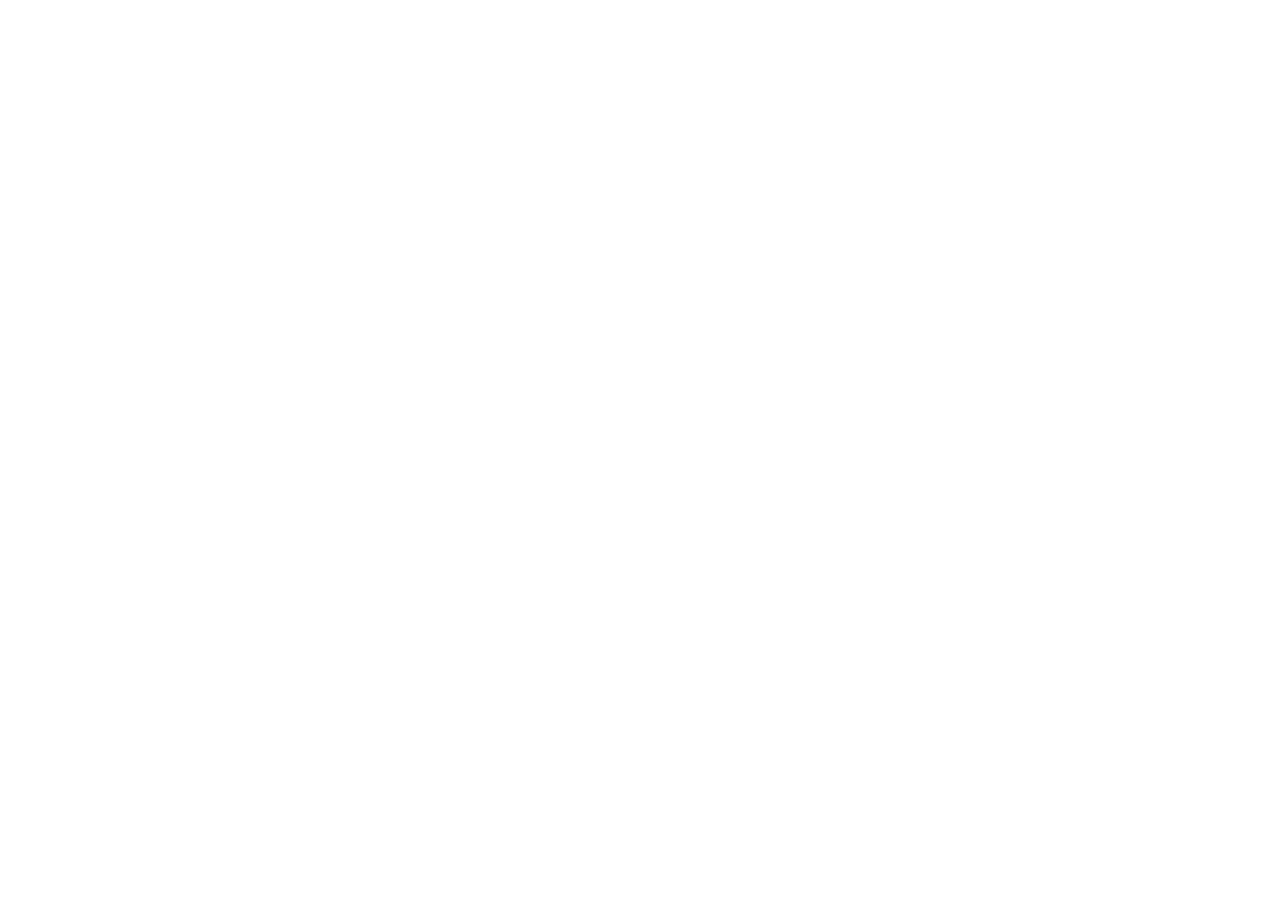
==== index.html @ 34dbae66 "提交" ====
<!DOCTYPE html>
<html lang="en">
<head>
    <meta charset="UTF-8">
    <meta name="viewport" content="width=device-width, initial-scale=1.0">
    <title>Document</title>
</head>
<body>
    
</body>
</html>
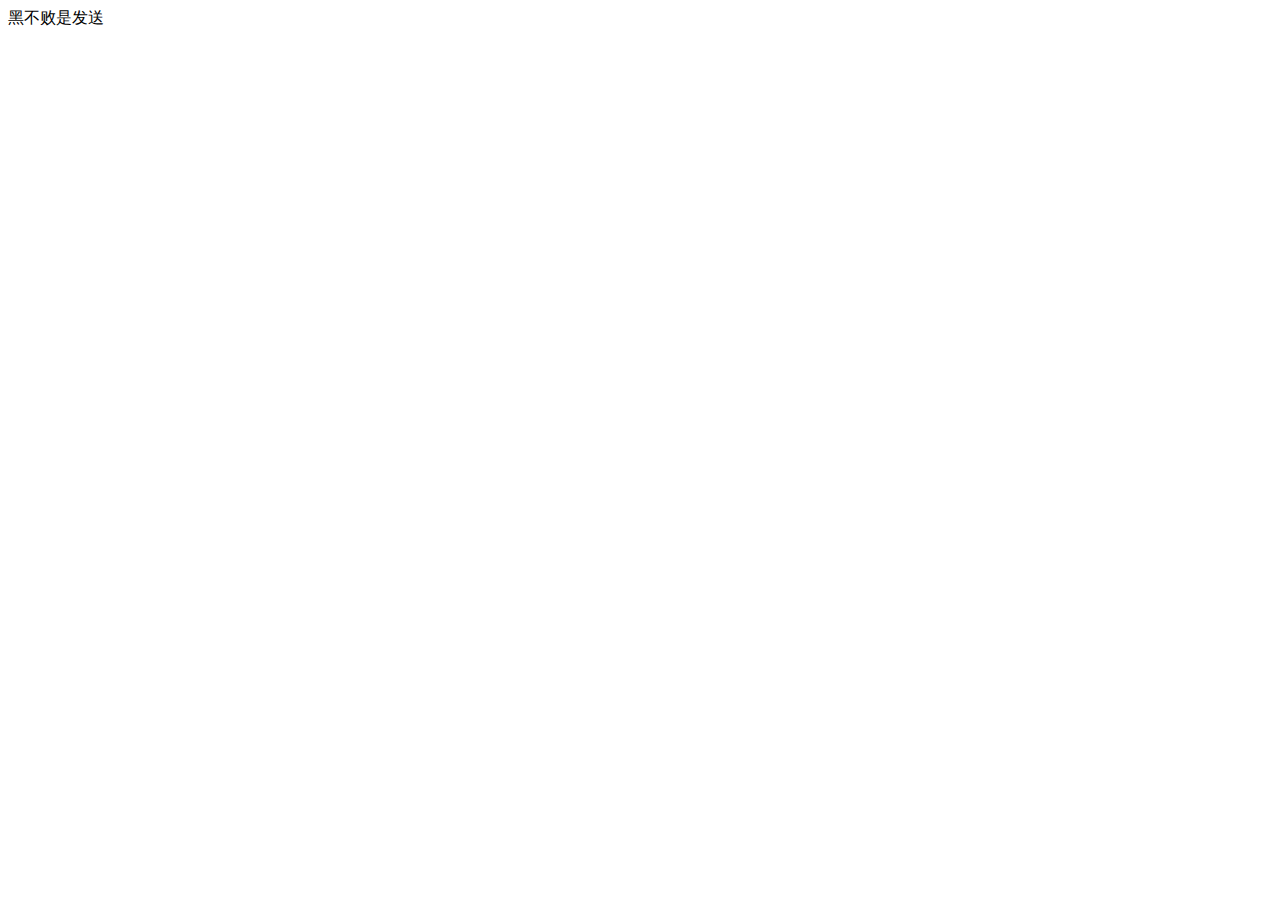
==== commit fc524032: "完成了登入页面" ====
--- a/index.html
+++ b/index.html
@@ -6,6 +6,5 @@
     <title>Document</title>
 </head>
 <body>
-    
-</body>
+    黑不败是发送
 </html>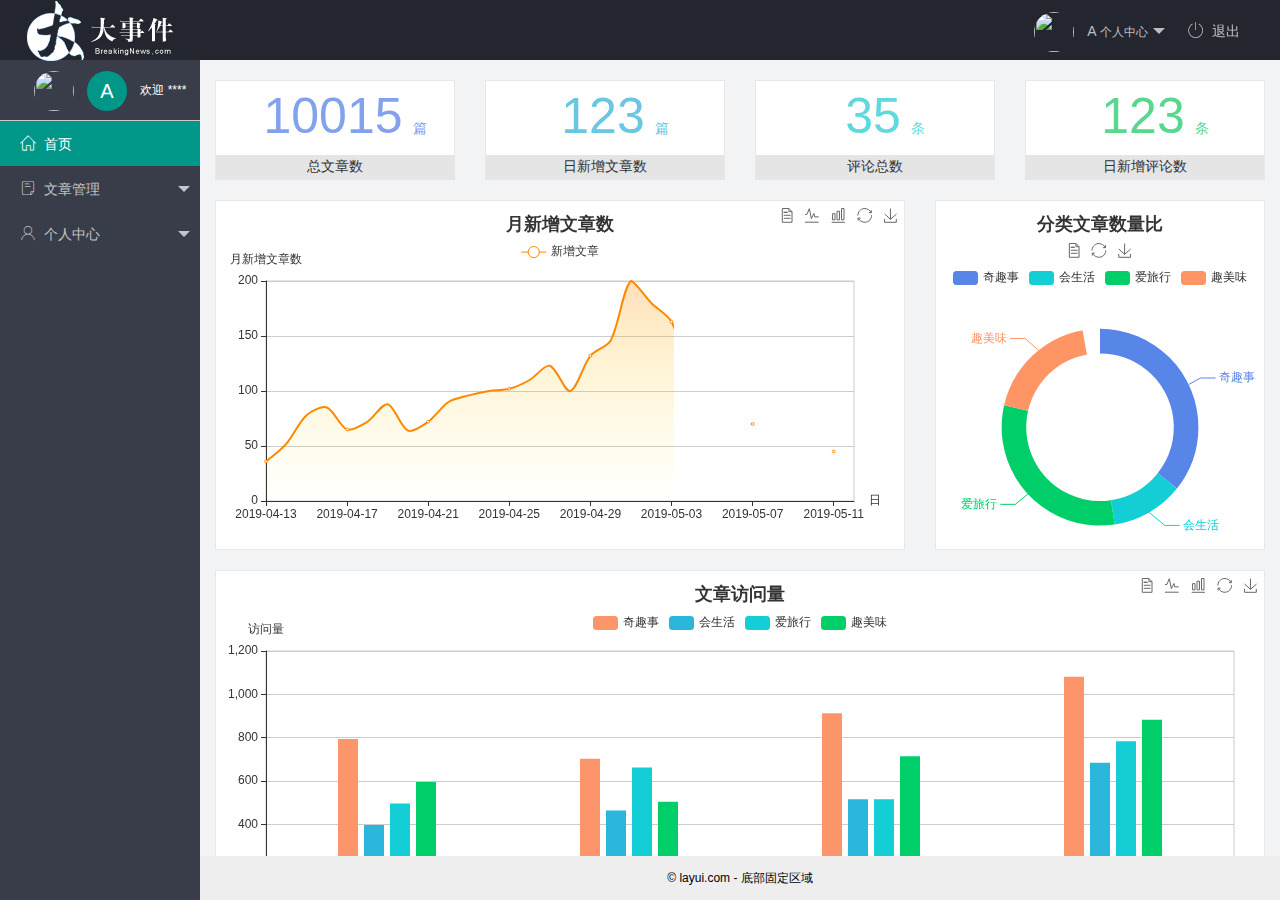
==== commit 85695292: "完成了index" ====
--- a/index.html
+++ b/index.html
@@ -1,10 +1,95 @@
 <!DOCTYPE html>
 <html lang="en">
+
 <head>
     <meta charset="UTF-8">
     <meta name="viewport" content="width=device-width, initial-scale=1.0">
-    <title>Document</title>
+    <title>后台主页</title>
+    <!-- 导入 layui 的样式表 -->
+    <link rel="stylesheet" href="/assets/lib/layui/css/layui.css" />
+    <link rel="stylesheet" href="/assets/fonts/iconfont.css" />
+    <link rel="stylesheet" href="/assets/css/index.css">
+
 </head>
-<body>
-    黑不败是发送
+
+<body class="layui-layout-body">
+    <div class="layui-layout layui-layout-admin">
+        <div class="layui-header">
+            <div class="layui-logo">
+                <img src="/assets/images/logo.png" alt="" />
+            </div>
+            <!-- 头部区域（可配合layui已有的水平导航） -->
+            <ul class="layui-nav layui-layout-right">
+                <li class="layui-nav-item">
+                    <a href="javascript:;"  class="userinfo">
+                        <img src="http://t.cn/RCzsdCq" class="layui-nav-img" />
+                        <span id="text-avatar">A</span>
+                        个人中心
+                    </a>
+                    <dl class="layui-nav-child">
+                        <dd><a href="">基本资料</a></dd>
+                        <dd><a href="">更换头像</a></dd>
+                        <dd><a href="">重置密码</a></dd>
+                    </dl>
+                </li>
+                <li class="layui-nav-item"><a href="javascript:;" id="btnLogout">
+                    <span class="iconfont icon-tuichu" ></span>退出</a></li>
+            </ul>
+        </div>
+
+        <div class="layui-side layui-bg-black">
+            <div class="layui-side-scroll">
+                <div class="userinfo">
+                    <img src="http://t.cn/RCzsdCq" class="layui-nav-img" />
+                   <span class="text-avatar">A</span>
+                   <span id="welcome">欢迎 ****</span>
+                </div>
+                <!-- 左侧导航区域（可配合layui已有的垂直导航） -->
+                <ul class="layui-nav layui-nav-tree" lay-shrink="all" >
+                    <li class="layui-nav-item layui-this"><a href="/home/dashboard.html" target="fm">
+                        <span class="iconfont icon-home"></span>首页</a></li>
+                    <li class="layui-nav-item ">
+                        <a class="" href="javascript:;">
+                            <span class="iconfont icon-16"></span>文章管理</a>
+                        <dl class="layui-nav-child">
+                            <dd><a href="javascript:;"><i class="layui-icon layui-icon-align-left"></i>文章类别</a></dd>
+                            <dd><a href="javascript:;"><i class="layui-icon layui-icon-align-left"></i>文章列表</a></dd>
+                            <dd><a href="javascript:;"><i class="layui-icon layui-icon-align-left"></i>发布文章</a></dd>             
+                        </dl>
+                    </li>
+                    <li class="layui-nav-item">
+                        <a href="javascript:;">
+                            <span class="iconfont icon-user"></span>个人中心</a>
+                        <dl class="layui-nav-child">
+                            <dd><a href="javascript:;"><i class="layui-icon layui-icon-align-left"></i>基本资料</a></dd>
+                            <dd><a href="javascript:;"><i class="layui-icon layui-icon-align-left"></i>更换头像</a></dd>
+                            <dd><a href="javascript:;"><i class="layui-icon layui-icon-align-left"></i>重置密码</a></dd>
+                        </dl>
+                    </li>
+                                
+                </ul>
+            </div>
+        </div>
+
+        <div class="layui-body">
+            <!-- 内容主体区域 -->
+            <iframe name="fm" src="/home/dashboard.html" frameborder="0"></iframe>
+            <div style="padding: 15px;">内容主体区域</div>
+        </div>
+
+        <div class="layui-footer">
+            <!-- 底部固定区域 -->
+            © layui.com - 底部固定区域
+        </div>
+    </div>
+    <!-- 导入 layui 的JS文件 -->
+    <script src="/assets/lib/layui/layui.all.js"></script>
+    <!-- 导入jq -->
+    <script src="/assets/lib/jquery.js"></script>
+    <!-- 导入自己封装的 baseAPI -->
+    <script src="/assets/js/baseAPI.js"></script>
+    <!-- 导入自己的js -->
+    <script src="/assets/js/index.js"></script>
+</body>
+
 </html>--- a/assets/lib/layui/css/layui.css
+++ b/assets/lib/layui/css/layui.css
@@ -0,0 +1,2 @@
+/** layui-v2.5.5 MIT License By https://www.layui.com */
+ .layui-inline,img{display:inline-block;vertical-align:middle}h1,h2,h3,h4,h5,h6{font-weight:400}.layui-edge,.layui-header,.layui-inline,.layui-main{position:relative}.layui-body,.layui-edge,.layui-elip{overflow:hidden}.layui-btn,.layui-edge,.layui-inline,img{vertical-align:middle}.layui-btn,.layui-disabled,.layui-icon,.layui-unselect{-moz-user-select:none;-webkit-user-select:none;-ms-user-select:none}.layui-elip,.layui-form-checkbox span,.layui-form-pane .layui-form-label{text-overflow:ellipsis;white-space:nowrap}.layui-breadcrumb,.layui-tree-btnGroup{visibility:hidden}blockquote,body,button,dd,div,dl,dt,form,h1,h2,h3,h4,h5,h6,input,li,ol,p,pre,td,textarea,th,ul{margin:0;padding:0;-webkit-tap-highlight-color:rgba(0,0,0,0)}a:active,a:hover{outline:0}img{border:none}li{list-style:none}table{border-collapse:collapse;border-spacing:0}h4,h5,h6{font-size:100%}button,input,optgroup,option,select,textarea{font-family:inherit;font-size:inherit;font-style:inherit;font-weight:inherit;outline:0}pre{white-space:pre-wrap;white-space:-moz-pre-wrap;white-space:-pre-wrap;white-space:-o-pre-wrap;word-wrap:break-word}body{line-height:24px;font:14px Helvetica Neue,Helvetica,PingFang SC,Tahoma,Arial,sans-serif}hr{height:1px;margin:10px 0;border:0;clear:both}a{color:#333;text-decoration:none}a:hover{color:#777}a cite{font-style:normal;*cursor:pointer}.layui-border-box,.layui-border-box *{box-sizing:border-box}.layui-box,.layui-box *{box-sizing:content-box}.layui-clear{clear:both;*zoom:1}.layui-clear:after{content:'\20';clear:both;*zoom:1;display:block;height:0}.layui-inline{*display:inline;*zoom:1}.layui-edge{display:inline-block;width:0;height:0;border-width:6px;border-style:dashed;border-color:transparent}.layui-edge-top{top:-4px;border-bottom-color:#999;border-bottom-style:solid}.layui-edge-right{border-left-color:#999;border-left-style:solid}.layui-edge-bottom{top:2px;border-top-color:#999;border-top-style:solid}.layui-edge-left{border-right-color:#999;border-right-style:solid}.layui-disabled,.layui-disabled:hover{color:#d2d2d2!important;cursor:not-allowed!important}.layui-circle{border-radius:100%}.layui-show{display:block!important}.layui-hide{display:none!important}@font-face{font-family:layui-icon;src:url(../font/iconfont.eot?v=250);src:url(../font/iconfont.eot?v=250#iefix) format('embedded-opentype'),url(../font/iconfont.woff2?v=250) format('woff2'),url(../font/iconfont.woff?v=250) format('woff'),url(../font/iconfont.ttf?v=250) format('truetype'),url(../font/iconfont.svg?v=250#layui-icon) format('svg')}.layui-icon{font-family:layui-icon!important;font-size:16px;font-style:normal;-webkit-font-smoothing:antialiased;-moz-osx-font-smoothing:grayscale}.layui-icon-reply-fill:before{content:"\e611"}.layui-icon-set-fill:before{content:"\e614"}.layui-icon-menu-fill:before{content:"\e60f"}.layui-icon-search:before{content:"\e615"}.layui-icon-share:before{content:"\e641"}.layui-icon-set-sm:before{content:"\e620"}.layui-icon-engine:before{content:"\e628"}.layui-icon-close:before{content:"\1006"}.layui-icon-close-fill:before{content:"\1007"}.layui-icon-chart-screen:before{content:"\e629"}.layui-icon-star:before{content:"\e600"}.layui-icon-circle-dot:before{content:"\e617"}.layui-icon-chat:before{content:"\e606"}.layui-icon-release:before{content:"\e609"}.layui-icon-list:before{content:"\e60a"}.layui-icon-chart:before{content:"\e62c"}.layui-icon-ok-circle:before{content:"\1005"}.layui-icon-layim-theme:before{content:"\e61b"}.layui-icon-table:before{content:"\e62d"}.layui-icon-right:before{content:"\e602"}.layui-icon-left:before{content:"\e603"}.layui-icon-cart-simple:before{content:"\e698"}.layui-icon-face-cry:before{content:"\e69c"}.layui-icon-face-smile:before{content:"\e6af"}.layui-icon-survey:before{content:"\e6b2"}.layui-icon-tree:before{content:"\e62e"}.layui-icon-upload-circle:before{content:"\e62f"}.layui-icon-add-circle:before{content:"\e61f"}.layui-icon-download-circle:before{content:"\e601"}.layui-icon-templeate-1:before{content:"\e630"}.layui-icon-util:before{content:"\e631"}.layui-icon-face-surprised:before{content:"\e664"}.layui-icon-edit:before{content:"\e642"}.layui-icon-speaker:before{content:"\e645"}.layui-icon-down:before{content:"\e61a"}.layui-icon-file:before{content:"\e621"}.layui-icon-layouts:before{content:"\e632"}.layui-icon-rate-half:before{content:"\e6c9"}.layui-icon-add-circle-fine:before{content:"\e608"}.layui-icon-prev-circle:before{content:"\e633"}.layui-icon-read:before{content:"\e705"}.layui-icon-404:before{content:"\e61c"}.layui-icon-carousel:before{content:"\e634"}.layui-icon-help:before{content:"\e607"}.layui-icon-code-circle:before{content:"\e635"}.layui-icon-water:before{content:"\e636"}.layui-icon-username:before{content:"\e66f"}.layui-icon-find-fill:before{content:"\e670"}.layui-icon-about:before{content:"\e60b"}.layui-icon-location:before{content:"\e715"}.layui-icon-up:before{content:"\e619"}.layui-icon-pause:before{content:"\e651"}.layui-icon-date:before{content:"\e637"}.layui-icon-layim-uploadfile:before{content:"\e61d"}.layui-icon-delete:before{content:"\e640"}.layui-icon-play:before{content:"\e652"}.layui-icon-top:before{content:"\e604"}.layui-icon-friends:before{content:"\e612"}.layui-icon-refresh-3:before{content:"\e9aa"}.layui-icon-ok:before{content:"\e605"}.layui-icon-layer:before{content:"\e638"}.layui-icon-face-smile-fine:before{content:"\e60c"}.layui-icon-dollar:before{content:"\e659"}.layui-icon-group:before{content:"\e613"}.layui-icon-layim-download:before{content:"\e61e"}.layui-icon-picture-fine:before{content:"\e60d"}.layui-icon-link:before{content:"\e64c"}.layui-icon-diamond:before{content:"\e735"}.layui-icon-log:before{content:"\e60e"}.layui-icon-rate-solid:before{content:"\e67a"}.layui-icon-fonts-del:before{content:"\e64f"}.layui-icon-unlink:before{content:"\e64d"}.layui-icon-fonts-clear:before{content:"\e639"}.layui-icon-triangle-r:before{content:"\e623"}.layui-icon-circle:before{content:"\e63f"}.layui-icon-radio:before{content:"\e643"}.layui-icon-align-center:before{content:"\e647"}.layui-icon-align-right:before{content:"\e648"}.layui-icon-align-left:before{content:"\e649"}.layui-icon-loading-1:before{content:"\e63e"}.layui-icon-return:before{content:"\e65c"}.layui-icon-fonts-strong:before{content:"\e62b"}.layui-icon-upload:before{content:"\e67c"}.layui-icon-dialogue:before{content:"\e63a"}.layui-icon-video:before{content:"\e6ed"}.layui-icon-headset:before{content:"\e6fc"}.layui-icon-cellphone-fine:before{content:"\e63b"}.layui-icon-add-1:before{content:"\e654"}.layui-icon-face-smile-b:before{content:"\e650"}.layui-icon-fonts-html:before{content:"\e64b"}.layui-icon-form:before{content:"\e63c"}.layui-icon-cart:before{content:"\e657"}.layui-icon-camera-fill:before{content:"\e65d"}.layui-icon-tabs:before{content:"\e62a"}.layui-icon-fonts-code:before{content:"\e64e"}.layui-icon-fire:before{content:"\e756"}.layui-icon-set:before{content:"\e716"}.layui-icon-fonts-u:before{content:"\e646"}.layui-icon-triangle-d:before{content:"\e625"}.layui-icon-tips:before{content:"\e702"}.layui-icon-picture:before{content:"\e64a"}.layui-icon-more-vertical:before{content:"\e671"}.layui-icon-flag:before{content:"\e66c"}.layui-icon-loading:before{content:"\e63d"}.layui-icon-fonts-i:before{content:"\e644"}.layui-icon-refresh-1:before{content:"\e666"}.layui-icon-rmb:before{content:"\e65e"}.layui-icon-home:before{content:"\e68e"}.layui-icon-user:before{content:"\e770"}.layui-icon-notice:before{content:"\e667"}.layui-icon-login-weibo:before{content:"\e675"}.layui-icon-voice:before{content:"\e688"}.layui-icon-upload-drag:before{content:"\e681"}.layui-icon-login-qq:before{content:"\e676"}.layui-icon-snowflake:before{content:"\e6b1"}.layui-icon-file-b:before{content:"\e655"}.layui-icon-template:before{content:"\e663"}.layui-icon-auz:before{content:"\e672"}.layui-icon-console:before{content:"\e665"}.layui-icon-app:before{content:"\e653"}.layui-icon-prev:before{content:"\e65a"}.layui-icon-website:before{content:"\e7ae"}.layui-icon-next:before{content:"\e65b"}.layui-icon-component:before{content:"\e857"}.layui-icon-more:before{content:"\e65f"}.layui-icon-login-wechat:before{content:"\e677"}.layui-icon-shrink-right:before{content:"\e668"}.layui-icon-spread-left:before{content:"\e66b"}.layui-icon-camera:before{content:"\e660"}.layui-icon-note:before{content:"\e66e"}.layui-icon-refresh:before{content:"\e669"}.layui-icon-female:before{content:"\e661"}.layui-icon-male:before{content:"\e662"}.layui-icon-password:before{content:"\e673"}.layui-icon-senior:before{content:"\e674"}.layui-icon-theme:before{content:"\e66a"}.layui-icon-tread:before{content:"\e6c5"}.layui-icon-praise:before{content:"\e6c6"}.layui-icon-star-fill:before{content:"\e658"}.layui-icon-rate:before{content:"\e67b"}.layui-icon-template-1:before{content:"\e656"}.layui-icon-vercode:before{content:"\e679"}.layui-icon-cellphone:before{content:"\e678"}.layui-icon-screen-full:before{content:"\e622"}.layui-icon-screen-restore:before{content:"\e758"}.layui-icon-cols:before{content:"\e610"}.layui-icon-export:before{content:"\e67d"}.layui-icon-print:before{content:"\e66d"}.layui-icon-slider:before{content:"\e714"}.layui-icon-addition:before{content:"\e624"}.layui-icon-subtraction:before{content:"\e67e"}.layui-icon-service:before{content:"\e626"}.layui-icon-transfer:before{content:"\e691"}.layui-main{width:1140px;margin:0 auto}.layui-header{z-index:1000;height:60px}.layui-header a:hover{transition:all .5s;-webkit-transition:all .5s}.layui-side{position:fixed;left:0;top:0;bottom:0;z-index:999;width:200px;overflow-x:hidden}.layui-side-scroll{position:relative;width:220px;height:100%;overflow-x:hidden}.layui-body{position:absolute;left:200px;right:0;top:0;bottom:0;z-index:998;width:auto;overflow-y:auto;box-sizing:border-box}.layui-layout-body{overflow:hidden}.layui-layout-admin .layui-header{background-color:#23262E}.layui-layout-admin .layui-side{top:60px;width:200px;overflow-x:hidden}.layui-layout-admin .layui-body{position:fixed;top:60px;bottom:44px}.layui-layout-admin .layui-main{width:auto;margin:0 15px}.layui-layout-admin .layui-footer{position:fixed;left:200px;right:0;bottom:0;height:44px;line-height:44px;padding:0 15px;background-color:#eee}.layui-layout-admin .layui-logo{position:absolute;left:0;top:0;width:200px;height:100%;line-height:60px;text-align:center;color:#009688;font-size:16px}.layui-layout-admin .layui-header .layui-nav{background:0 0}.layui-layout-left{position:absolute!important;left:200px;top:0}.layui-layout-right{position:absolute!important;right:0;top:0}.layui-container{position:relative;margin:0 auto;padding:0 15px;box-sizing:border-box}.layui-fluid{position:relative;margin:0 auto;padding:0 15px}.layui-row:after,.layui-row:before{content:'';display:block;clear:both}.layui-col-lg1,.layui-col-lg10,.layui-col-lg11,.layui-col-lg12,.layui-col-lg2,.layui-col-lg3,.layui-col-lg4,.layui-col-lg5,.layui-col-lg6,.layui-col-lg7,.layui-col-lg8,.layui-col-lg9,.layui-col-md1,.layui-col-md10,.layui-col-md11,.layui-col-md12,.layui-col-md2,.layui-col-md3,.layui-col-md4,.layui-col-md5,.layui-col-md6,.layui-col-md7,.layui-col-md8,.layui-col-md9,.layui-col-sm1,.layui-col-sm10,.layui-col-sm11,.layui-col-sm12,.layui-col-sm2,.layui-col-sm3,.layui-col-sm4,.layui-col-sm5,.layui-col-sm6,.layui-col-sm7,.layui-col-sm8,.layui-col-sm9,.layui-col-xs1,.layui-col-xs10,.layui-col-xs11,.layui-col-xs12,.layui-col-xs2,.layui-col-xs3,.layui-col-xs4,.layui-col-xs5,.layui-col-xs6,.layui-col-xs7,.layui-col-xs8,.layui-col-xs9{position:relative;display:block;box-sizing:border-box}.layui-col-xs1,.layui-col-xs10,.layui-col-xs11,.layui-col-xs12,.layui-col-xs2,.layui-col-xs3,.layui-col-xs4,.layui-col-xs5,.layui-col-xs6,.layui-col-xs7,.layui-col-xs8,.layui-col-xs9{float:left}.layui-col-xs1{width:8.33333333%}.layui-col-xs2{width:16.66666667%}.layui-col-xs3{width:25%}.layui-col-xs4{width:33.33333333%}.layui-col-xs5{width:41.66666667%}.layui-col-xs6{width:50%}.layui-col-xs7{width:58.33333333%}.layui-col-xs8{width:66.66666667%}.layui-col-xs9{width:75%}.layui-col-xs10{width:83.33333333%}.layui-col-xs11{width:91.66666667%}.layui-col-xs12{width:100%}.layui-col-xs-offset1{margin-left:8.33333333%}.layui-col-xs-offset2{margin-left:16.66666667%}.layui-col-xs-offset3{margin-left:25%}.layui-col-xs-offset4{margin-left:33.33333333%}.layui-col-xs-offset5{margin-left:41.66666667%}.layui-col-xs-offset6{margin-left:50%}.layui-col-xs-offset7{margin-left:58.33333333%}.layui-col-xs-offset8{margin-left:66.66666667%}.layui-col-xs-offset9{margin-left:75%}.layui-col-xs-offset10{margin-left:83.33333333%}.layui-col-xs-offset11{margin-left:91.66666667%}.layui-col-xs-offset12{margin-left:100%}@media screen and (max-width:768px){.layui-hide-xs{display:none!important}.layui-show-xs-block{display:block!important}.layui-show-xs-inline{display:inline!important}.layui-show-xs-inline-block{display:inline-block!important}}@media screen and (min-width:768px){.layui-container{width:750px}.layui-hide-sm{display:none!important}.layui-show-sm-block{display:block!important}.layui-show-sm-inline{display:inline!important}.layui-show-sm-inline-block{display:inline-block!important}.layui-col-sm1,.layui-col-sm10,.layui-col-sm11,.layui-col-sm12,.layui-col-sm2,.layui-col-sm3,.layui-col-sm4,.layui-col-sm5,.layui-col-sm6,.layui-col-sm7,.layui-col-sm8,.layui-col-sm9{float:left}.layui-col-sm1{width:8.33333333%}.layui-col-sm2{width:16.66666667%}.layui-col-sm3{width:25%}.layui-col-sm4{width:33.33333333%}.layui-col-sm5{width:41.66666667%}.layui-col-sm6{width:50%}.layui-col-sm7{width:58.33333333%}.layui-col-sm8{width:66.66666667%}.layui-col-sm9{width:75%}.layui-col-sm10{width:83.33333333%}.layui-col-sm11{width:91.66666667%}.layui-col-sm12{width:100%}.layui-col-sm-offset1{margin-left:8.33333333%}.layui-col-sm-offset2{margin-left:16.66666667%}.layui-col-sm-offset3{margin-left:25%}.layui-col-sm-offset4{margin-left:33.33333333%}.layui-col-sm-offset5{margin-left:41.66666667%}.layui-col-sm-offset6{margin-left:50%}.layui-col-sm-offset7{margin-left:58.33333333%}.layui-col-sm-offset8{margin-left:66.66666667%}.layui-col-sm-offset9{margin-left:75%}.layui-col-sm-offset10{margin-left:83.33333333%}.layui-col-sm-offset11{margin-left:91.66666667%}.layui-col-sm-offset12{margin-left:100%}}@media screen and (min-width:992px){.layui-container{width:970px}.layui-hide-md{display:none!important}.layui-show-md-block{display:block!important}.layui-show-md-inline{display:inline!important}.layui-show-md-inline-block{display:inline-block!important}.layui-col-md1,.layui-col-md10,.layui-col-md11,.layui-col-md12,.layui-col-md2,.layui-col-md3,.layui-col-md4,.layui-col-md5,.layui-col-md6,.layui-col-md7,.layui-col-md8,.layui-col-md9{float:left}.layui-col-md1{width:8.33333333%}.layui-col-md2{width:16.66666667%}.layui-col-md3{width:25%}.layui-col-md4{width:33.33333333%}.layui-col-md5{width:41.66666667%}.layui-col-md6{width:50%}.layui-col-md7{width:58.33333333%}.layui-col-md8{width:66.66666667%}.layui-col-md9{width:75%}.layui-col-md10{width:83.33333333%}.layui-col-md11{width:91.66666667%}.layui-col-md12{width:100%}.layui-col-md-offset1{margin-left:8.33333333%}.layui-col-md-offset2{margin-left:16.66666667%}.layui-col-md-offset3{margin-left:25%}.layui-col-md-offset4{margin-left:33.33333333%}.layui-col-md-offset5{margin-left:41.66666667%}.layui-col-md-offset6{margin-left:50%}.layui-col-md-offset7{margin-left:58.33333333%}.layui-col-md-offset8{margin-left:66.66666667%}.layui-col-md-offset9{margin-left:75%}.layui-col-md-offset10{margin-left:83.33333333%}.layui-col-md-offset11{margin-left:91.66666667%}.layui-col-md-offset12{margin-left:100%}}@media screen and (min-width:1200px){.layui-container{width:1170px}.layui-hide-lg{display:none!important}.layui-show-lg-block{display:block!important}.layui-show-lg-inline{display:inline!important}.layui-show-lg-inline-block{display:inline-block!important}.layui-col-lg1,.layui-col-lg10,.layui-col-lg11,.layui-col-lg12,.layui-col-lg2,.layui-col-lg3,.layui-col-lg4,.layui-col-lg5,.layui-col-lg6,.layui-col-lg7,.layui-col-lg8,.layui-col-lg9{float:left}.layui-col-lg1{width:8.33333333%}.layui-col-lg2{width:16.66666667%}.layui-col-lg3{width:25%}.layui-col-lg4{width:33.33333333%}.layui-col-lg5{width:41.66666667%}.layui-col-lg6{width:50%}.layui-col-lg7{width:58.33333333%}.layui-col-lg8{width:66.66666667%}.layui-col-lg9{width:75%}.layui-col-lg10{width:83.33333333%}.layui-col-lg11{width:91.66666667%}.layui-col-lg12{width:100%}.layui-col-lg-offset1{margin-left:8.33333333%}.layui-col-lg-offset2{margin-left:16.66666667%}.layui-col-lg-offset3{margin-left:25%}.layui-col-lg-offset4{margin-left:33.33333333%}.layui-col-lg-offset5{margin-left:41.66666667%}.layui-col-lg-offset6{margin-left:50%}.layui-col-lg-offset7{margin-left:58.33333333%}.layui-col-lg-offset8{margin-left:66.66666667%}.layui-col-lg-offset9{margin-left:75%}.layui-col-lg-offset10{margin-left:83.33333333%}.layui-col-lg-offset11{margin-left:91.66666667%}.layui-col-lg-offset12{margin-left:100%}}.layui-col-space1{margin:-.5px}.layui-col-space1>*{padding:.5px}.layui-col-space3{margin:-1.5px}.layui-col-space3>*{padding:1.5px}.layui-col-space5{margin:-2.5px}.layui-col-space5>*{padding:2.5px}.layui-col-space8{margin:-3.5px}.layui-col-space8>*{padding:3.5px}.layui-col-space10{margin:-5px}.layui-col-space10>*{padding:5px}.layui-col-space12{margin:-6px}.layui-col-space12>*{padding:6px}.layui-col-space15{margin:-7.5px}.layui-col-space15>*{padding:7.5px}.layui-col-space18{margin:-9px}.layui-col-space18>*{padding:9px}.layui-col-space20{margin:-10px}.layui-col-space20>*{padding:10px}.layui-col-space22{margin:-11px}.layui-col-space22>*{padding:11px}.layui-col-space25{margin:-12.5px}.layui-col-space25>*{padding:12.5px}.layui-col-space30{margin:-15px}.layui-col-space30>*{padding:15px}.layui-btn,.layui-input,.layui-select,.layui-textarea,.layui-upload-button{outline:0;-webkit-appearance:none;transition:all .3s;-webkit-transition:all .3s;box-sizing:border-box}.layui-elem-quote{margin-bottom:10px;padding:15px;line-height:22px;border-left:5px solid #009688;border-radius:0 2px 2px 0;background-color:#f2f2f2}.layui-quote-nm{border-style:solid;border-width:1px 1px 1px 5px;background:0 0}.layui-elem-field{margin-bottom:10px;padding:0;border-width:1px;border-style:solid}.layui-elem-field legend{margin-left:20px;padding:0 10px;font-size:20px;font-weight:300}.layui-field-title{margin:10px 0 20px;border-width:1px 0 0}.layui-field-box{padding:10px 15px}.layui-field-title .layui-field-box{padding:10px 0}.layui-progress{position:relative;height:6px;border-radius:20px;background-color:#e2e2e2}.layui-progress-bar{position:absolute;left:0;top:0;width:0;max-width:100%;height:6px;border-radius:20px;text-align:right;background-color:#5FB878;transition:all .3s;-webkit-transition:all .3s}.layui-progress-big,.layui-progress-big .layui-progress-bar{height:18px;line-height:18px}.layui-progress-text{position:relative;top:-20px;line-height:18px;font-size:12px;color:#666}.layui-progress-big .layui-progress-text{position:static;padding:0 10px;color:#fff}.layui-collapse{border-width:1px;border-style:solid;border-radius:2px}.layui-colla-content,.layui-colla-item{border-top-width:1px;border-top-style:solid}.layui-colla-item:first-child{border-top:none}.layui-colla-title{position:relative;height:42px;line-height:42px;padding:0 15px 0 35px;color:#333;background-color:#f2f2f2;cursor:pointer;font-size:14px;overflow:hidden}.layui-colla-content{display:none;padding:10px 15px;line-height:22px;color:#666}.layui-colla-icon{position:absolute;left:15px;top:0;font-size:14px}.layui-card{margin-bottom:15px;border-radius:2px;background-color:#fff;box-shadow:0 1px 2px 0 rgba(0,0,0,.05)}.layui-card:last-child{margin-bottom:0}.layui-card-header{position:relative;height:42px;line-height:42px;padding:0 15px;border-bottom:1px solid #f6f6f6;color:#333;border-radius:2px 2px 0 0;font-size:14px}.layui-bg-black,.layui-bg-blue,.layui-bg-cyan,.layui-bg-green,.layui-bg-orange,.layui-bg-red{color:#fff!important}.layui-card-body{position:relative;padding:10px 15px;line-height:24px}.layui-card-body[pad15]{padding:15px}.layui-card-body[pad20]{padding:20px}.layui-card-body .layui-table{margin:5px 0}.layui-card .layui-tab{margin:0}.layui-panel-window{position:relative;padding:15px;border-radius:0;border-top:5px solid #E6E6E6;background-color:#fff}.layui-auxiliar-moving{position:fixed;left:0;right:0;top:0;bottom:0;width:100%;height:100%;background:0 0;z-index:9999999999}.layui-form-label,.layui-form-mid,.layui-form-select,.layui-input-block,.layui-input-inline,.layui-textarea{position:relative}.layui-bg-red{background-color:#FF5722!important}.layui-bg-orange{background-color:#FFB800!important}.layui-bg-green{background-color:#009688!important}.layui-bg-cyan{background-color:#2F4056!important}.layui-bg-blue{background-color:#1E9FFF!important}.layui-bg-black{background-color:#393D49!important}.layui-bg-gray{background-color:#eee!important;color:#666!important}.layui-badge-rim,.layui-colla-content,.layui-colla-item,.layui-collapse,.layui-elem-field,.layui-form-pane .layui-form-item[pane],.layui-form-pane .layui-form-label,.layui-input,.layui-layedit,.layui-layedit-tool,.layui-quote-nm,.layui-select,.layui-tab-bar,.layui-tab-card,.layui-tab-title,.layui-tab-title .layui-this:after,.layui-textarea{border-color:#e6e6e6}.layui-timeline-item:before,hr{background-color:#e6e6e6}.layui-text{line-height:22px;font-size:14px;color:#666}.layui-text h1,.layui-text h2,.layui-text h3{font-weight:500;color:#333}.layui-text h1{font-size:30px}.layui-text h2{font-size:24px}.layui-text h3{font-size:18px}.layui-text a:not(.layui-btn){color:#01AAED}.layui-text a:not(.layui-btn):hover{text-decoration:underline}.layui-text ul{padding:5px 0 5px 15px}.layui-text ul li{margin-top:5px;list-style-type:disc}.layui-text em,.layui-word-aux{color:#999!important;padding:0 5px!important}.layui-btn{display:inline-block;height:38px;line-height:38px;padding:0 18px;background-color:#009688;color:#fff;white-space:nowrap;text-align:center;font-size:14px;border:none;border-radius:2px;cursor:pointer}.layui-btn:hover{opacity:.8;filter:alpha(opacity=80);color:#fff}.layui-btn:active{opacity:1;filter:alpha(opacity=100)}.layui-btn+.layui-btn{margin-left:10px}.layui-btn-container{font-size:0}.layui-btn-container .layui-btn{margin-right:10px;margin-bottom:10px}.layui-btn-container .layui-btn+.layui-btn{margin-left:0}.layui-table .layui-btn-container .layui-btn{margin-bottom:9px}.layui-btn-radius{border-radius:100px}.layui-btn .layui-icon{margin-right:3px;font-size:18px;vertical-align:bottom;vertical-align:middle\9}.layui-btn-primary{border:1px solid #C9C9C9;background-color:#fff;color:#555}.layui-btn-primary:hover{border-color:#009688;color:#333}.layui-btn-normal{background-color:#1E9FFF}.layui-btn-warm{background-color:#FFB800}.layui-btn-danger{background-color:#FF5722}.layui-btn-checked{background-color:#5FB878}.layui-btn-disabled,.layui-btn-disabled:active,.layui-btn-disabled:hover{border:1px solid #e6e6e6;background-color:#FBFBFB;color:#C9C9C9;cursor:not-allowed;opacity:1}.layui-btn-lg{height:44px;line-height:44px;padding:0 25px;font-size:16px}.layui-btn-sm{height:30px;line-height:30px;padding:0 10px;font-size:12px}.layui-btn-sm i{font-size:16px!important}.layui-btn-xs{height:22px;line-height:22px;padding:0 5px;font-size:12px}.layui-btn-xs i{font-size:14px!important}.layui-btn-group{display:inline-block;vertical-align:middle;font-size:0}.layui-btn-group .layui-btn{margin-left:0!important;margin-right:0!important;border-left:1px solid rgba(255,255,255,.5);border-radius:0}.layui-btn-group .layui-btn-primary{border-left:none}.layui-btn-group .layui-btn-primary:hover{border-color:#C9C9C9;color:#009688}.layui-btn-group .layui-btn:first-child{border-left:none;border-radius:2px 0 0 2px}.layui-btn-group .layui-btn-primary:first-child{border-left:1px solid #c9c9c9}.layui-btn-group .layui-btn:last-child{border-radius:0 2px 2px 0}.layui-btn-group .layui-btn+.layui-btn{margin-left:0}.layui-btn-group+.layui-btn-group{margin-left:10px}.layui-btn-fluid{width:100%}.layui-input,.layui-select,.layui-textarea{height:38px;line-height:1.3;line-height:38px\9;border-width:1px;border-style:solid;background-color:#fff;border-radius:2px}.layui-input::-webkit-input-placeholder,.layui-select::-webkit-input-placeholder,.layui-textarea::-webkit-input-placeholder{line-height:1.3}.layui-input,.layui-textarea{display:block;width:100%;padding-left:10px}.layui-input:hover,.layui-textarea:hover{border-color:#D2D2D2!important}.layui-input:focus,.layui-textarea:focus{border-color:#C9C9C9!important}.layui-textarea{min-height:100px;height:auto;line-height:20px;padding:6px 10px;resize:vertical}.layui-select{padding:0 10px}.layui-form input[type=checkbox],.layui-form input[type=radio],.layui-form select{display:none}.layui-form [lay-ignore]{display:initial}.layui-form-item{margin-bottom:15px;clear:both;*zoom:1}.layui-form-item:after{content:'\20';clear:both;*zoom:1;display:block;height:0}.layui-form-label{float:left;display:block;padding:9px 15px;width:80px;font-weight:400;line-height:20px;text-align:right}.layui-form-label-col{display:block;float:none;padding:9px 0;line-height:20px;text-align:left}.layui-form-item .layui-inline{margin-bottom:5px;margin-right:10px}.layui-input-block{margin-left:110px;min-height:36px}.layui-input-inline{display:inline-block;vertical-align:middle}.layui-form-item .layui-input-inline{float:left;width:190px;margin-right:10px}.layui-form-text .layui-input-inline{width:auto}.layui-form-mid{float:left;display:block;padding:9px 0!important;line-height:20px;margin-right:10px}.layui-form-danger+.layui-form-select .layui-input,.layui-form-danger:focus{border-color:#FF5722!important}.layui-form-select .layui-input{padding-right:30px;cursor:pointer}.layui-form-select .layui-edge{position:absolute;right:10px;top:50%;margin-top:-3px;cursor:pointer;border-width:6px;border-top-color:#c2c2c2;border-top-style:solid;transition:all .3s;-webkit-transition:all .3s}.layui-form-select dl{display:none;position:absolute;left:0;top:42px;padding:5px 0;z-index:899;min-width:100%;border:1px solid #d2d2d2;max-height:300px;overflow-y:auto;background-color:#fff;border-radius:2px;box-shadow:0 2px 4px rgba(0,0,0,.12);box-sizing:border-box}.layui-form-select dl dd,.layui-form-select dl dt{padding:0 10px;line-height:36px;white-space:nowrap;overflow:hidden;text-overflow:ellipsis}.layui-form-select dl dt{font-size:12px;color:#999}.layui-form-select dl dd{cursor:pointer}.layui-form-select dl dd:hover{background-color:#f2f2f2;-webkit-transition:.5s all;transition:.5s all}.layui-form-select .layui-select-group dd{padding-left:20px}.layui-form-select dl dd.layui-select-tips{padding-left:10px!important;color:#999}.layui-form-select dl dd.layui-this{background-color:#5FB878;color:#fff}.layui-form-checkbox,.layui-form-select dl dd.layui-disabled{background-color:#fff}.layui-form-selected dl{display:block}.layui-form-checkbox,.layui-form-checkbox *,.layui-form-switch{display:inline-block;vertical-align:middle}.layui-form-selected .layui-edge{margin-top:-9px;-webkit-transform:rotate(180deg);transform:rotate(180deg);margin-top:-3px\9}:root .layui-form-selected .layui-edge{margin-top:-9px\0/IE9}.layui-form-selectup dl{top:auto;bottom:42px}.layui-select-none{margin:5px 0;text-align:center;color:#999}.layui-select-disabled .layui-disabled{border-color:#eee!important}.layui-select-disabled .layui-edge{border-top-color:#d2d2d2}.layui-form-checkbox{position:relative;height:30px;line-height:30px;margin-right:10px;padding-right:30px;cursor:pointer;font-size:0;-webkit-transition:.1s linear;transition:.1s linear;box-sizing:border-box}.layui-form-checkbox span{padding:0 10px;height:100%;font-size:14px;border-radius:2px 0 0 2px;background-color:#d2d2d2;color:#fff;overflow:hidden}.layui-form-checkbox:hover span{background-color:#c2c2c2}.layui-form-checkbox i{position:absolute;right:0;top:0;width:30px;height:28px;border:1px solid #d2d2d2;border-left:none;border-radius:0 2px 2px 0;color:#fff;font-size:20px;text-align:center}.layui-form-checkbox:hover i{border-color:#c2c2c2;color:#c2c2c2}.layui-form-checked,.layui-form-checked:hover{border-color:#5FB878}.layui-form-checked span,.layui-form-checked:hover span{background-color:#5FB878}.layui-form-checked i,.layui-form-checked:hover i{color:#5FB878}.layui-form-item .layui-form-checkbox{margin-top:4px}.layui-form-checkbox[lay-skin=primary]{height:auto!important;line-height:normal!important;min-width:18px;min-height:18px;border:none!important;margin-right:0;padding-left:28px;padding-right:0;background:0 0}.layui-form-checkbox[lay-skin=primary] span{padding-left:0;padding-right:15px;line-height:18px;background:0 0;color:#666}.layui-form-checkbox[lay-skin=primary] i{right:auto;left:0;width:16px;height:16px;line-height:16px;border:1px solid #d2d2d2;font-size:12px;border-radius:2px;background-color:#fff;-webkit-transition:.1s linear;transition:.1s linear}.layui-form-checkbox[lay-skin=primary]:hover i{border-color:#5FB878;color:#fff}.layui-form-checked[lay-skin=primary] i{border-color:#5FB878!important;background-color:#5FB878;color:#fff}.layui-checkbox-disbaled[lay-skin=primary] span{background:0 0!important;color:#c2c2c2}.layui-checkbox-disbaled[lay-skin=primary]:hover i{border-color:#d2d2d2}.layui-form-item .layui-form-checkbox[lay-skin=primary]{margin-top:10px}.layui-form-switch{position:relative;height:22px;line-height:22px;min-width:35px;padding:0 5px;margin-top:8px;border:1px solid #d2d2d2;border-radius:20px;cursor:pointer;background-color:#fff;-webkit-transition:.1s linear;transition:.1s linear}.layui-form-switch i{position:absolute;left:5px;top:3px;width:16px;height:16px;border-radius:20px;background-color:#d2d2d2;-webkit-transition:.1s linear;transition:.1s linear}.layui-form-switch em{position:relative;top:0;width:25px;margin-left:21px;padding:0!important;text-align:center!important;color:#999!important;font-style:normal!important;font-size:12px}.layui-form-onswitch{border-color:#5FB878;background-color:#5FB878}.layui-checkbox-disbaled,.layui-checkbox-disbaled i{border-color:#e2e2e2!important}.layui-form-onswitch i{left:100%;margin-left:-21px;background-color:#fff}.layui-form-onswitch em{margin-left:5px;margin-right:21px;color:#fff!important}.layui-checkbox-disbaled span{background-color:#e2e2e2!important}.layui-checkbox-disbaled:hover i{color:#fff!important}[lay-radio]{display:none}.layui-form-radio,.layui-form-radio *{display:inline-block;vertical-align:middle}.layui-form-radio{line-height:28px;margin:6px 10px 0 0;padding-right:10px;cursor:pointer;font-size:0}.layui-form-radio *{font-size:14px}.layui-form-radio>i{margin-right:8px;font-size:22px;color:#c2c2c2}.layui-form-radio>i:hover,.layui-form-radioed>i{color:#5FB878}.layui-radio-disbaled>i{color:#e2e2e2!important}.layui-form-pane .layui-form-label{width:110px;padding:8px 15px;height:38px;line-height:20px;border-width:1px;border-style:solid;border-radius:2px 0 0 2px;text-align:center;background-color:#FBFBFB;overflow:hidden;box-sizing:border-box}.layui-form-pane .layui-input-inline{margin-left:-1px}.layui-form-pane .layui-input-block{margin-left:110px;left:-1px}.layui-form-pane .layui-input{border-radius:0 2px 2px 0}.layui-form-pane .layui-form-text .layui-form-label{float:none;width:100%;border-radius:2px;box-sizing:border-box;text-align:left}.layui-form-pane .layui-form-text .layui-input-inline{display:block;margin:0;top:-1px;clear:both}.layui-form-pane .layui-form-text .layui-input-block{margin:0;left:0;top:-1px}.layui-form-pane .layui-form-text .layui-textarea{min-height:100px;border-radius:0 0 2px 2px}.layui-form-pane .layui-form-checkbox{margin:4px 0 4px 10px}.layui-form-pane .layui-form-radio,.layui-form-pane .layui-form-switch{margin-top:6px;margin-left:10px}.layui-form-pane .layui-form-item[pane]{position:relative;border-width:1px;border-style:solid}.layui-form-pane .layui-form-item[pane] .layui-form-label{position:absolute;left:0;top:0;height:100%;border-width:0 1px 0 0}.layui-form-pane .layui-form-item[pane] .layui-input-inline{margin-left:110px}@media screen and (max-width:450px){.layui-form-item .layui-form-label{text-overflow:ellipsis;overflow:hidden;white-space:nowrap}.layui-form-item .layui-inline{display:block;margin-right:0;margin-bottom:20px;clear:both}.layui-form-item .layui-inline:after{content:'\20';clear:both;display:block;height:0}.layui-form-item .layui-input-inline{display:block;float:none;left:-3px;width:auto;margin:0 0 10px 112px}.layui-form-item .layui-input-inline+.layui-form-mid{margin-left:110px;top:-5px;padding:0}.layui-form-item .layui-form-checkbox{margin-right:5px;margin-bottom:5px}}.layui-layedit{border-width:1px;border-style:solid;border-radius:2px}.layui-layedit-tool{padding:3px 5px;border-bottom-width:1px;border-bottom-style:solid;font-size:0}.layedit-tool-fixed{position:fixed;top:0;border-top:1px solid #e2e2e2}.layui-layedit-tool .layedit-tool-mid,.layui-layedit-tool .layui-icon{display:inline-block;vertical-align:middle;text-align:center;font-size:14px}.layui-layedit-tool .layui-icon{position:relative;width:32px;height:30px;line-height:30px;margin:3px 5px;color:#777;cursor:pointer;border-radius:2px}.layui-layedit-tool .layui-icon:hover{color:#393D49}.layui-layedit-tool .layui-icon:active{color:#000}.layui-layedit-tool .layedit-tool-active{background-color:#e2e2e2;color:#000}.layui-layedit-tool .layui-disabled,.layui-layedit-tool .layui-disabled:hover{color:#d2d2d2;cursor:not-allowed}.layui-layedit-tool .layedit-tool-mid{width:1px;height:18px;margin:0 10px;background-color:#d2d2d2}.layedit-tool-html{width:50px!important;font-size:30px!important}.layedit-tool-b,.layedit-tool-code,.layedit-tool-help{font-size:16px!important}.layedit-tool-d,.layedit-tool-face,.layedit-tool-image,.layedit-tool-unlink{font-size:18px!important}.layedit-tool-image input{position:absolute;font-size:0;left:0;top:0;width:100%;height:100%;opacity:.01;filter:Alpha(opacity=1);cursor:pointer}.layui-layedit-iframe iframe{display:block;width:100%}#LAY_layedit_code{overflow:hidden}.layui-laypage{display:inline-block;*display:inline;*zoom:1;vertical-align:middle;margin:10px 0;font-size:0}.layui-laypage>a:first-child,.layui-laypage>a:first-child em{border-radius:2px 0 0 2px}.layui-laypage>a:last-child,.layui-laypage>a:last-child em{border-radius:0 2px 2px 0}.layui-laypage>:first-child{margin-left:0!important}.layui-laypage>:last-child{margin-right:0!important}.layui-laypage a,.layui-laypage button,.layui-laypage input,.layui-laypage select,.layui-laypage span{border:1px solid #e2e2e2}.layui-laypage a,.layui-laypage span{display:inline-block;*display:inline;*zoom:1;vertical-align:middle;padding:0 15px;height:28px;line-height:28px;margin:0 -1px 5px 0;background-color:#fff;color:#333;font-size:12px}.layui-flow-more a *,.layui-laypage input,.layui-table-view select[lay-ignore]{display:inline-block}.layui-laypage a:hover{color:#009688}.layui-laypage em{font-style:normal}.layui-laypage .layui-laypage-spr{color:#999;font-weight:700}.layui-laypage a{text-decoration:none}.layui-laypage .layui-laypage-curr{position:relative}.layui-laypage .layui-laypage-curr em{position:relative;color:#fff}.layui-laypage .layui-laypage-curr .layui-laypage-em{position:absolute;left:-1px;top:-1px;padding:1px;width:100%;height:100%;background-color:#009688}.layui-laypage-em{border-radius:2px}.layui-laypage-next em,.layui-laypage-prev em{font-family:Sim sun;font-size:16px}.layui-laypage .layui-laypage-count,.layui-laypage .layui-laypage-limits,.layui-laypage .layui-laypage-refresh,.layui-laypage .layui-laypage-skip{margin-left:10px;margin-right:10px;padding:0;border:none}.layui-laypage .layui-laypage-limits,.layui-laypage .layui-laypage-refresh{vertical-align:top}.layui-laypage .layui-laypage-refresh i{font-size:18px;cursor:pointer}.layui-laypage select{height:22px;padding:3px;border-radius:2px;cursor:pointer}.layui-laypage .layui-laypage-skip{height:30px;line-height:30px;color:#999}.layui-laypage button,.layui-laypage input{height:30px;line-height:30px;border-radius:2px;vertical-align:top;background-color:#fff;box-sizing:border-box}.layui-laypage input{width:40px;margin:0 10px;padding:0 3px;text-align:center}.layui-laypage input:focus,.layui-laypage select:focus{border-color:#009688!important}.layui-laypage button{margin-left:10px;padding:0 10px;cursor:pointer}.layui-table,.layui-table-view{margin:10px 0}.layui-flow-more{margin:10px 0;text-align:center;color:#999;font-size:14px}.layui-flow-more a{height:32px;line-height:32px}.layui-flow-more a *{vertical-align:top}.layui-flow-more a cite{padding:0 20px;border-radius:3px;background-color:#eee;color:#333;font-style:normal}.layui-flow-more a cite:hover{opacity:.8}.layui-flow-more a i{font-size:30px;color:#737383}.layui-table{width:100%;background-color:#fff;color:#666}.layui-table tr{transition:all .3s;-webkit-transition:all .3s}.layui-table th{text-align:left;font-weight:400}.layui-table tbody tr:hover,.layui-table thead tr,.layui-table-click,.layui-table-header,.layui-table-hover,.layui-table-mend,.layui-table-patch,.layui-table-tool,.layui-table-total,.layui-table-total tr,.layui-table[lay-even] tr:nth-child(even){background-color:#f2f2f2}.layui-table td,.layui-table th,.layui-table-col-set,.layui-table-fixed-r,.layui-table-grid-down,.layui-table-header,.layui-table-page,.layui-table-tips-main,.layui-table-tool,.layui-table-total,.layui-table-view,.layui-table[lay-skin=line],.layui-table[lay-skin=row]{border-width:1px;border-style:solid;border-color:#e6e6e6}.layui-table td,.layui-table th{position:relative;padding:9px 15px;min-height:20px;line-height:20px;font-size:14px}.layui-table[lay-skin=line] td,.layui-table[lay-skin=line] th{border-width:0 0 1px}.layui-table[lay-skin=row] td,.layui-table[lay-skin=row] th{border-width:0 1px 0 0}.layui-table[lay-skin=nob] td,.layui-table[lay-skin=nob] th{border:none}.layui-table img{max-width:100px}.layui-table[lay-size=lg] td,.layui-table[lay-size=lg] th{padding:15px 30px}.layui-table-view .layui-table[lay-size=lg] .layui-table-cell{height:40px;line-height:40px}.layui-table[lay-size=sm] td,.layui-table[lay-size=sm] th{font-size:12px;padding:5px 10px}.layui-table-view .layui-table[lay-size=sm] .layui-table-cell{height:20px;line-height:20px}.layui-table[lay-data]{display:none}.layui-table-box{position:relative;overflow:hidden}.layui-table-view .layui-table{position:relative;width:auto;margin:0}.layui-table-view .layui-table[lay-skin=line]{border-width:0 1px 0 0}.layui-table-view .layui-table[lay-skin=row]{border-width:0 0 1px}.layui-table-view .layui-table td,.layui-table-view .layui-table th{padding:5px 0;border-top:none;border-left:none}.layui-table-view .layui-table th.layui-unselect .layui-table-cell span{cursor:pointer}.layui-table-view .layui-table td{cursor:default}.layui-table-view .layui-table td[data-edit=text]{cursor:text}.layui-table-view .layui-form-checkbox[lay-skin=primary] i{width:18px;height:18px}.layui-table-view .layui-form-radio{line-height:0;padding:0}.layui-table-view .layui-form-radio>i{margin:0;font-size:20px}.layui-table-init{position:absolute;left:0;top:0;width:100%;height:100%;text-align:center;z-index:110}.layui-table-init .layui-icon{position:absolute;left:50%;top:50%;margin:-15px 0 0 -15px;font-size:30px;color:#c2c2c2}.layui-table-header{border-width:0 0 1px;overflow:hidden}.layui-table-header .layui-table{margin-bottom:-1px}.layui-table-tool .layui-inline[lay-event]{position:relative;width:26px;height:26px;padding:5px;line-height:16px;margin-right:10px;text-align:center;color:#333;border:1px solid #ccc;cursor:pointer;-webkit-transition:.5s all;transition:.5s all}.layui-table-tool .layui-inline[lay-event]:hover{border:1px solid #999}.layui-table-tool-temp{padding-right:120px}.layui-table-tool-self{position:absolute;right:17px;top:10px}.layui-table-tool .layui-table-tool-self .layui-inline[lay-event]{margin:0 0 0 10px}.layui-table-tool-panel{position:absolute;top:29px;left:-1px;padding:5px 0;min-width:150px;min-height:40px;border:1px solid #d2d2d2;text-align:left;overflow-y:auto;background-color:#fff;box-shadow:0 2px 4px rgba(0,0,0,.12)}.layui-table-cell,.layui-table-tool-panel li{overflow:hidden;text-overflow:ellipsis;white-space:nowrap}.layui-table-tool-panel li{padding:0 10px;line-height:30px;-webkit-transition:.5s all;transition:.5s all}.layui-table-tool-panel li .layui-form-checkbox[lay-skin=primary]{width:100%;padding-left:28px}.layui-table-tool-panel li:hover{background-color:#f2f2f2}.layui-table-tool-panel li .layui-form-checkbox[lay-skin=primary] i{position:absolute;left:0;top:0}.layui-table-tool-panel li .layui-form-checkbox[lay-skin=primary] span{padding:0}.layui-table-tool .layui-table-tool-self .layui-table-tool-panel{left:auto;right:-1px}.layui-table-col-set{position:absolute;right:0;top:0;width:20px;height:100%;border-width:0 0 0 1px;background-color:#fff}.layui-table-sort{width:10px;height:20px;margin-left:5px;cursor:pointer!important}.layui-table-sort .layui-edge{position:absolute;left:5px;border-width:5px}.layui-table-sort .layui-table-sort-asc{top:3px;border-top:none;border-bottom-style:solid;border-bottom-color:#b2b2b2}.layui-table-sort .layui-table-sort-asc:hover{border-bottom-color:#666}.layui-table-sort .layui-table-sort-desc{bottom:5px;border-bottom:none;border-top-style:solid;border-top-color:#b2b2b2}.layui-table-sort .layui-table-sort-desc:hover{border-top-color:#666}.layui-table-sort[lay-sort=asc] .layui-table-sort-asc{border-bottom-color:#000}.layui-table-sort[lay-sort=desc] .layui-table-sort-desc{border-top-color:#000}.layui-table-cell{height:28px;line-height:28px;padding:0 15px;position:relative;box-sizing:border-box}.layui-table-cell .layui-form-checkbox[lay-skin=primary]{top:-1px;padding:0}.layui-table-cell .layui-table-link{color:#01AAED}.laytable-cell-checkbox,.laytable-cell-numbers,.laytable-cell-radio,.laytable-cell-space{padding:0;text-align:center}.layui-table-body{position:relative;overflow:auto;margin-right:-1px;margin-bottom:-1px}.layui-table-body .layui-none{line-height:26px;padding:15px;text-align:center;color:#999}.layui-table-fixed{position:absolute;left:0;top:0;z-index:101}.layui-table-fixed .layui-table-body{overflow:hidden}.layui-table-fixed-l{box-shadow:0 -1px 8px rgba(0,0,0,.08)}.layui-table-fixed-r{left:auto;right:-1px;border-width:0 0 0 1px;box-shadow:-1px 0 8px rgba(0,0,0,.08)}.layui-table-fixed-r .layui-table-header{position:relative;overflow:visible}.layui-table-mend{position:absolute;right:-49px;top:0;height:100%;width:50px}.layui-table-tool{position:relative;z-index:890;width:100%;min-height:50px;line-height:30px;padding:10px 15px;border-width:0 0 1px}.layui-table-tool .layui-btn-container{margin-bottom:-10px}.layui-table-page,.layui-table-total{border-width:1px 0 0;margin-bottom:-1px;overflow:hidden}.layui-table-page{position:relative;width:100%;padding:7px 7px 0;height:41px;font-size:12px;white-space:nowrap}.layui-table-page>div{height:26px}.layui-table-page .layui-laypage{margin:0}.layui-table-page .layui-laypage a,.layui-table-page .layui-laypage span{height:26px;line-height:26px;margin-bottom:10px;border:none;background:0 0}.layui-table-page .layui-laypage a,.layui-table-page .layui-laypage span.layui-laypage-curr{padding:0 12px}.layui-table-page .layui-laypage span{margin-left:0;padding:0}.layui-table-page .layui-laypage .layui-laypage-prev{margin-left:-7px!important}.layui-table-page .layui-laypage .layui-laypage-curr .layui-laypage-em{left:0;top:0;padding:0}.layui-table-page .layui-laypage button,.layui-table-page .layui-laypage input{height:26px;line-height:26px}.layui-table-page .layui-laypage input{width:40px}.layui-table-page .layui-laypage button{padding:0 10px}.layui-table-page select{height:18px}.layui-table-patch .layui-table-cell{padding:0;width:30px}.layui-table-edit{position:absolute;left:0;top:0;width:100%;height:100%;padding:0 14px 1px;border-radius:0;box-shadow:1px 1px 20px rgba(0,0,0,.15)}.layui-table-edit:focus{border-color:#5FB878!important}select.layui-table-edit{padding:0 0 0 10px;border-color:#C9C9C9}.layui-table-view .layui-form-checkbox,.layui-table-view .layui-form-radio,.layui-table-view .layui-form-switch{top:0;margin:0;box-sizing:content-box}.layui-table-view .layui-form-checkbox{top:-1px;height:26px;line-height:26px}.layui-table-view .layui-form-checkbox i{height:26px}.layui-table-grid .layui-table-cell{overflow:visible}.layui-table-grid-down{position:absolute;top:0;right:0;width:26px;height:100%;padding:5px 0;border-width:0 0 0 1px;text-align:center;background-color:#fff;color:#999;cursor:pointer}.layui-table-grid-down .layui-icon{position:absolute;top:50%;left:50%;margin:-8px 0 0 -8px}.layui-table-grid-down:hover{background-color:#fbfbfb}body .layui-table-tips .layui-layer-content{background:0 0;padding:0;box-shadow:0 1px 6px rgba(0,0,0,.12)}.layui-table-tips-main{margin:-44px 0 0 -1px;max-height:150px;padding:8px 15px;font-size:14px;overflow-y:scroll;background-color:#fff;color:#666}.layui-table-tips-c{position:absolute;right:-3px;top:-13px;width:20px;height:20px;padding:3px;cursor:pointer;background-color:#666;border-radius:50%;color:#fff}.layui-table-tips-c:hover{background-color:#777}.layui-table-tips-c:before{position:relative;right:-2px}.layui-upload-file{display:none!important;opacity:.01;filter:Alpha(opacity=1)}.layui-upload-drag,.layui-upload-form,.layui-upload-wrap{display:inline-block}.layui-upload-list{margin:10px 0}.layui-upload-choose{padding:0 10px;color:#999}.layui-upload-drag{position:relative;padding:30px;border:1px dashed #e2e2e2;background-color:#fff;text-align:center;cursor:pointer;color:#999}.layui-upload-drag .layui-icon{font-size:50px;color:#009688}.layui-upload-drag[lay-over]{border-color:#009688}.layui-upload-iframe{position:absolute;width:0;height:0;border:0;visibility:hidden}.layui-upload-wrap{position:relative;vertical-align:middle}.layui-upload-wrap .layui-upload-file{display:block!important;position:absolute;left:0;top:0;z-index:10;font-size:100px;width:100%;height:100%;opacity:.01;filter:Alpha(opacity=1);cursor:pointer}.layui-transfer-active,.layui-transfer-box{display:inline-block;vertical-align:middle}.layui-transfer-box,.layui-transfer-header,.layui-transfer-search{border-width:0;border-style:solid;border-color:#e6e6e6}.layui-transfer-box{position:relative;border-width:1px;width:200px;height:360px;border-radius:2px;background-color:#fff}.layui-transfer-box .layui-form-checkbox{width:100%;margin:0!important}.layui-transfer-header{height:38px;line-height:38px;padding:0 10px;border-bottom-width:1px}.layui-transfer-search{position:relative;padding:10px;border-bottom-width:1px}.layui-transfer-search .layui-input{height:32px;padding-left:30px;font-size:12px}.layui-transfer-search .layui-icon-search{position:absolute;left:20px;top:50%;margin-top:-8px;color:#666}.layui-transfer-active{margin:0 15px}.layui-transfer-active .layui-btn{display:block;margin:0;padding:0 15px;background-color:#5FB878;border-color:#5FB878;color:#fff}.layui-transfer-active .layui-btn-disabled{background-color:#FBFBFB;border-color:#e6e6e6;color:#C9C9C9}.layui-transfer-active .layui-btn:first-child{margin-bottom:15px}.layui-transfer-active .layui-btn .layui-icon{margin:0;font-size:14px!important}.layui-transfer-data{padding:5px 0;overflow:auto}.layui-transfer-data li{height:32px;line-height:32px;padding:0 10px}.layui-transfer-data li:hover{background-color:#f2f2f2;transition:.5s all}.layui-transfer-data .layui-none{padding:15px 10px;text-align:center;color:#999}.layui-nav{position:relative;padding:0 20px;background-color:#393D49;color:#fff;border-radius:2px;font-size:0;box-sizing:border-box}.layui-nav *{font-size:14px}.layui-nav .layui-nav-item{position:relative;display:inline-block;*display:inline;*zoom:1;vertical-align:middle;line-height:60px}.layui-nav .layui-nav-item a{display:block;padding:0 20px;color:#fff;color:rgba(255,255,255,.7);transition:all .3s;-webkit-transition:all .3s}.layui-nav .layui-this:after,.layui-nav-bar,.layui-nav-tree .layui-nav-itemed:after{position:absolute;left:0;top:0;width:0;height:5px;background-color:#5FB878;transition:all .2s;-webkit-transition:all .2s}.layui-nav-bar{z-index:1000}.layui-nav .layui-nav-item a:hover,.layui-nav .layui-this a{color:#fff}.layui-nav .layui-this:after{content:'';top:auto;bottom:0;width:100%}.layui-nav-img{width:30px;height:30px;margin-right:10px;border-radius:50%}.layui-nav .layui-nav-more{content:'';width:0;height:0;border-style:solid dashed dashed;border-color:#fff transparent transparent;overflow:hidden;cursor:pointer;transition:all .2s;-webkit-transition:all .2s;position:absolute;top:50%;right:3px;margin-top:-3px;border-width:6px;border-top-color:rgba(255,255,255,.7)}.layui-nav .layui-nav-mored,.layui-nav-itemed>a .layui-nav-more{margin-top:-9px;border-style:dashed dashed solid;border-color:transparent transparent #fff}.layui-nav-child{display:none;position:absolute;left:0;top:65px;min-width:100%;line-height:36px;padding:5px 0;box-shadow:0 2px 4px rgba(0,0,0,.12);border:1px solid #d2d2d2;background-color:#fff;z-index:100;border-radius:2px;white-space:nowrap}.layui-nav .layui-nav-child a{color:#333}.layui-nav .layui-nav-child a:hover{background-color:#f2f2f2;color:#000}.layui-nav-child dd{position:relative}.layui-nav .layui-nav-child dd.layui-this a,.layui-nav-child dd.layui-this{background-color:#5FB878;color:#fff}.layui-nav-child dd.layui-this:after{display:none}.layui-nav-tree{width:200px;padding:0}.layui-nav-tree .layui-nav-item{display:block;width:100%;line-height:45px}.layui-nav-tree .layui-nav-item a{position:relative;height:45px;line-height:45px;text-overflow:ellipsis;overflow:hidden;white-space:nowrap}.layui-nav-tree .layui-nav-item a:hover{background-color:#4E5465}.layui-nav-tree .layui-nav-bar{width:5px;height:0;background-color:#009688}.layui-nav-tree .layui-nav-child dd.layui-this,.layui-nav-tree .layui-nav-child dd.layui-this a,.layui-nav-tree .layui-this,.layui-nav-tree .layui-this>a,.layui-nav-tree .layui-this>a:hover{background-color:#009688;color:#fff}.layui-nav-tree .layui-this:after{display:none}.layui-nav-itemed>a,.layui-nav-tree .layui-nav-title a,.layui-nav-tree .layui-nav-title a:hover{color:#fff!important}.layui-nav-tree .layui-nav-child{position:relative;z-index:0;top:0;border:none;box-shadow:none}.layui-nav-tree .layui-nav-child a{height:40px;line-height:40px;color:#fff;color:rgba(255,255,255,.7)}.layui-nav-tree .layui-nav-child,.layui-nav-tree .layui-nav-child a:hover{background:0 0;color:#fff}.layui-nav-tree .layui-nav-more{right:10px}.layui-nav-itemed>.layui-nav-child{display:block;padding:0;background-color:rgba(0,0,0,.3)!important}.layui-nav-itemed>.layui-nav-child>.layui-this>.layui-nav-child{display:block}.layui-nav-side{position:fixed;top:0;bottom:0;left:0;overflow-x:hidden;z-index:999}.layui-bg-blue .layui-nav-bar,.layui-bg-blue .layui-nav-itemed:after,.layui-bg-blue .layui-this:after{background-color:#93D1FF}.layui-bg-blue .layui-nav-child dd.layui-this{background-color:#1E9FFF}.layui-bg-blue .layui-nav-itemed>a,.layui-nav-tree.layui-bg-blue .layui-nav-title a,.layui-nav-tree.layui-bg-blue .layui-nav-title a:hover{background-color:#007DDB!important}.layui-breadcrumb{font-size:0}.layui-breadcrumb>*{font-size:14px}.layui-breadcrumb a{color:#999!important}.layui-breadcrumb a:hover{color:#5FB878!important}.layui-breadcrumb a cite{color:#666;font-style:normal}.layui-breadcrumb span[lay-separator]{margin:0 10px;color:#999}.layui-tab{margin:10px 0;text-align:left!important}.layui-tab[overflow]>.layui-tab-title{overflow:hidden}.layui-tab-title{position:relative;left:0;height:40px;white-space:nowrap;font-size:0;border-bottom-width:1px;border-bottom-style:solid;transition:all .2s;-webkit-transition:all .2s}.layui-tab-title li{display:inline-block;*display:inline;*zoom:1;vertical-align:middle;font-size:14px;transition:all .2s;-webkit-transition:all .2s;position:relative;line-height:40px;min-width:65px;padding:0 15px;text-align:center;cursor:pointer}.layui-tab-title li a{display:block}.layui-tab-title .layui-this{color:#000}.layui-tab-title .layui-this:after{position:absolute;left:0;top:0;content:'';width:100%;height:41px;border-width:1px;border-style:solid;border-bottom-color:#fff;border-radius:2px 2px 0 0;box-sizing:border-box;pointer-events:none}.layui-tab-bar{position:absolute;right:0;top:0;z-index:10;width:30px;height:39px;line-height:39px;border-width:1px;border-style:solid;border-radius:2px;text-align:center;background-color:#fff;cursor:pointer}.layui-tab-bar .layui-icon{position:relative;display:inline-block;top:3px;transition:all .3s;-webkit-transition:all .3s}.layui-tab-item{display:none}.layui-tab-more{padding-right:30px;height:auto!important;white-space:normal!important}.layui-tab-more li.layui-this:after{border-bottom-color:#e2e2e2;border-radius:2px}.layui-tab-more .layui-tab-bar .layui-icon{top:-2px;top:3px\9;-webkit-transform:rotate(180deg);transform:rotate(180deg)}:root .layui-tab-more .layui-tab-bar .layui-icon{top:-2px\0/IE9}.layui-tab-content{padding:10px}.layui-tab-title li .layui-tab-close{position:relative;display:inline-block;width:18px;height:18px;line-height:20px;margin-left:8px;top:1px;text-align:center;font-size:14px;color:#c2c2c2;transition:all .2s;-webkit-transition:all .2s}.layui-tab-title li .layui-tab-close:hover{border-radius:2px;background-color:#FF5722;color:#fff}.layui-tab-brief>.layui-tab-title .layui-this{color:#009688}.layui-tab-brief>.layui-tab-more li.layui-this:after,.layui-tab-brief>.layui-tab-title .layui-this:after{border:none;border-radius:0;border-bottom:2px solid #5FB878}.layui-tab-brief[overflow]>.layui-tab-title .layui-this:after{top:-1px}.layui-tab-card{border-width:1px;border-style:solid;border-radius:2px;box-shadow:0 2px 5px 0 rgba(0,0,0,.1)}.layui-tab-card>.layui-tab-title{background-color:#f2f2f2}.layui-tab-card>.layui-tab-title li{margin-right:-1px;margin-left:-1px}.layui-tab-card>.layui-tab-title .layui-this{background-color:#fff}.layui-tab-card>.layui-tab-title .layui-this:after{border-top:none;border-width:1px;border-bottom-color:#fff}.layui-tab-card>.layui-tab-title .layui-tab-bar{height:40px;line-height:40px;border-radius:0;border-top:none;border-right:none}.layui-tab-card>.layui-tab-more .layui-this{background:0 0;color:#5FB878}.layui-tab-card>.layui-tab-more .layui-this:after{border:none}.layui-timeline{padding-left:5px}.layui-timeline-item{position:relative;padding-bottom:20px}.layui-timeline-axis{position:absolute;left:-5px;top:0;z-index:10;width:20px;height:20px;line-height:20px;background-color:#fff;color:#5FB878;border-radius:50%;text-align:center;cursor:pointer}.layui-timeline-axis:hover{color:#FF5722}.layui-timeline-item:before{content:'';position:absolute;left:5px;top:0;z-index:0;width:1px;height:100%}.layui-timeline-item:last-child:before{display:none}.layui-timeline-item:first-child:before{display:block}.layui-timeline-content{padding-left:25px}.layui-timeline-title{position:relative;margin-bottom:10px}.layui-badge,.layui-badge-dot,.layui-badge-rim{position:relative;display:inline-block;padding:0 6px;font-size:12px;text-align:center;background-color:#FF5722;color:#fff;border-radius:2px}.layui-badge{height:18px;line-height:18px}.layui-badge-dot{width:8px;height:8px;padding:0;border-radius:50%}.layui-badge-rim{height:18px;line-height:18px;border-width:1px;border-style:solid;background-color:#fff;color:#666}.layui-btn .layui-badge,.layui-btn .layui-badge-dot{margin-left:5px}.layui-nav .layui-badge,.layui-nav .layui-badge-dot{position:absolute;top:50%;margin:-8px 6px 0}.layui-tab-title .layui-badge,.layui-tab-title .layui-badge-dot{left:5px;top:-2px}.layui-carousel{position:relative;left:0;top:0;background-color:#f8f8f8}.layui-carousel>[carousel-item]{position:relative;width:100%;height:100%;overflow:hidden}.layui-carousel>[carousel-item]:before{position:absolute;content:'\e63d';left:50%;top:50%;width:100px;line-height:20px;margin:-10px 0 0 -50px;text-align:center;color:#c2c2c2;font-family:layui-icon!important;font-size:30px;font-style:normal;-webkit-font-smoothing:antialiased;-moz-osx-font-smoothing:grayscale}.layui-carousel>[carousel-item]>*{display:none;position:absolute;left:0;top:0;width:100%;height:100%;background-color:#f8f8f8;transition-duration:.3s;-webkit-transition-duration:.3s}.layui-carousel-updown>*{-webkit-transition:.3s ease-in-out up;transition:.3s ease-in-out up}.layui-carousel-arrow{display:none\9;opacity:0;position:absolute;left:10px;top:50%;margin-top:-18px;width:36px;height:36px;line-height:36px;text-align:center;font-size:20px;border:0;border-radius:50%;background-color:rgba(0,0,0,.2);color:#fff;-webkit-transition-duration:.3s;transition-duration:.3s;cursor:pointer}.layui-carousel-arrow[lay-type=add]{left:auto!important;right:10px}.layui-carousel:hover .layui-carousel-arrow[lay-type=add],.layui-carousel[lay-arrow=always] .layui-carousel-arrow[lay-type=add]{right:20px}.layui-carousel[lay-arrow=always] .layui-carousel-arrow{opacity:1;left:20px}.layui-carousel[lay-arrow=none] .layui-carousel-arrow{display:none}.layui-carousel-arrow:hover,.layui-carousel-ind ul:hover{background-color:rgba(0,0,0,.35)}.layui-carousel:hover .layui-carousel-arrow{display:block\9;opacity:1;left:20px}.layui-carousel-ind{position:relative;top:-35px;width:100%;line-height:0!important;text-align:center;font-size:0}.layui-carousel[lay-indicator=outside]{margin-bottom:30px}.layui-carousel[lay-indicator=outside] .layui-carousel-ind{top:10px}.layui-carousel[lay-indicator=outside] .layui-carousel-ind ul{background-color:rgba(0,0,0,.5)}.layui-carousel[lay-indicator=none] .layui-carousel-ind{display:none}.layui-carousel-ind ul{display:inline-block;padding:5px;background-color:rgba(0,0,0,.2);border-radius:10px;-webkit-transition-duration:.3s;transition-duration:.3s}.layui-carousel-ind li{display:inline-block;width:10px;height:10px;margin:0 3px;font-size:14px;background-color:#e2e2e2;background-color:rgba(255,255,255,.5);border-radius:50%;cursor:pointer;-webkit-transition-duration:.3s;transition-duration:.3s}.layui-carousel-ind li:hover{background-color:rgba(255,255,255,.7)}.layui-carousel-ind li.layui-this{background-color:#fff}.layui-carousel>[carousel-item]>.layui-carousel-next,.layui-carousel>[carousel-item]>.layui-carousel-prev,.layui-carousel>[carousel-item]>.layui-this{display:block}.layui-carousel>[carousel-item]>.layui-this{left:0}.layui-carousel>[carousel-item]>.layui-carousel-prev{left:-100%}.layui-carousel>[carousel-item]>.layui-carousel-next{left:100%}.layui-carousel>[carousel-item]>.layui-carousel-next.layui-carousel-left,.layui-carousel>[carousel-item]>.layui-carousel-prev.layui-carousel-right{left:0}.layui-carousel>[carousel-item]>.layui-this.layui-carousel-left{left:-100%}.layui-carousel>[carousel-item]>.layui-this.layui-carousel-right{left:100%}.layui-carousel[lay-anim=updown] .layui-carousel-arrow{left:50%!important;top:20px;margin:0 0 0 -18px}.layui-carousel[lay-anim=updown]>[carousel-item]>*,.layui-carousel[lay-anim=fade]>[carousel-item]>*{left:0!important}.layui-carousel[lay-anim=updown] .layui-carousel-arrow[lay-type=add]{top:auto!important;bottom:20px}.layui-carousel[lay-anim=updown] .layui-carousel-ind{position:absolute;top:50%;right:20px;width:auto;height:auto}.layui-carousel[lay-anim=updown] .layui-carousel-ind ul{padding:3px 5px}.layui-carousel[lay-anim=updown] .layui-carousel-ind li{display:block;margin:6px 0}.layui-carousel[lay-anim=updown]>[carousel-item]>.layui-this{top:0}.layui-carousel[lay-anim=updown]>[carousel-item]>.layui-carousel-prev{top:-100%}.layui-carousel[lay-anim=updown]>[carousel-item]>.layui-carousel-next{top:100%}.layui-carousel[lay-anim=updown]>[carousel-item]>.layui-carousel-next.layui-carousel-left,.layui-carousel[lay-anim=updown]>[carousel-item]>.layui-carousel-prev.layui-carousel-right{top:0}.layui-carousel[lay-anim=updown]>[carousel-item]>.layui-this.layui-carousel-left{top:-100%}.layui-carousel[lay-anim=updown]>[carousel-item]>.layui-this.layui-carousel-right{top:100%}.layui-carousel[lay-anim=fade]>[carousel-item]>.layui-carousel-next,.layui-carousel[lay-anim=fade]>[carousel-item]>.layui-carousel-prev{opacity:0}.layui-carousel[lay-anim=fade]>[carousel-item]>.layui-carousel-next.layui-carousel-left,.layui-carousel[lay-anim=fade]>[carousel-item]>.layui-carousel-prev.layui-carousel-right{opacity:1}.layui-carousel[lay-anim=fade]>[carousel-item]>.layui-this.layui-carousel-left,.layui-carousel[lay-anim=fade]>[carousel-item]>.layui-this.layui-carousel-right{opacity:0}.layui-fixbar{position:fixed;right:15px;bottom:15px;z-index:999999}.layui-fixbar li{width:50px;height:50px;line-height:50px;margin-bottom:1px;text-align:center;cursor:pointer;font-size:30px;background-color:#9F9F9F;color:#fff;border-radius:2px;opacity:.95}.layui-fixbar li:hover{opacity:.85}.layui-fixbar li:active{opacity:1}.layui-fixbar .layui-fixbar-top{display:none;font-size:40px}body .layui-util-face{border:none;background:0 0}body .layui-util-face .layui-layer-content{padding:0;background-color:#fff;color:#666;box-shadow:none}.layui-util-face .layui-layer-TipsG{display:none}.layui-util-face ul{position:relative;width:372px;padding:10px;border:1px solid #D9D9D9;background-color:#fff;box-shadow:0 0 20px rgba(0,0,0,.2)}.layui-util-face ul li{cursor:pointer;float:left;border:1px solid #e8e8e8;height:22px;width:26px;overflow:hidden;margin:-1px 0 0 -1px;padding:4px 2px;text-align:center}.layui-util-face ul li:hover{position:relative;z-index:2;border:1px solid #eb7350;background:#fff9ec}.layui-code{position:relative;margin:10px 0;padding:15px;line-height:20px;border:1px solid #ddd;border-left-width:6px;background-color:#F2F2F2;color:#333;font-family:Courier New;font-size:12px}.layui-rate,.layui-rate *{display:inline-block;vertical-align:middle}.layui-rate{padding:10px 5px 10px 0;font-size:0}.layui-rate li i.layui-icon{font-size:20px;color:#FFB800;margin-right:5px;transition:all .3s;-webkit-transition:all .3s}.layui-rate li i:hover{cursor:pointer;transform:scale(1.12);-webkit-transform:scale(1.12)}.layui-rate[readonly] li i:hover{cursor:default;transform:scale(1)}.layui-colorpicker{width:26px;height:26px;border:1px solid #e6e6e6;padding:5px;border-radius:2px;line-height:24px;display:inline-block;cursor:pointer;transition:all .3s;-webkit-transition:all .3s}.layui-colorpicker:hover{border-color:#d2d2d2}.layui-colorpicker.layui-colorpicker-lg{width:34px;height:34px;line-height:32px}.layui-colorpicker.layui-colorpicker-sm{width:24px;height:24px;line-height:22px}.layui-colorpicker.layui-colorpicker-xs{width:22px;height:22px;line-height:20px}.layui-colorpicker-trigger-bgcolor{display:block;background:url([data-uri]);border-radius:2px}.layui-colorpicker-trigger-span{display:block;height:100%;box-sizing:border-box;border:1px solid rgba(0,0,0,.15);border-radius:2px;text-align:center}.layui-colorpicker-trigger-i{display:inline-block;color:#FFF;font-size:12px}.layui-colorpicker-trigger-i.layui-icon-close{color:#999}.layui-colorpicker-main{position:absolute;z-index:66666666;width:280px;padding:7px;background:#FFF;border:1px solid #d2d2d2;border-radius:2px;box-shadow:0 2px 4px rgba(0,0,0,.12)}.layui-colorpicker-main-wrapper{height:180px;position:relative}.layui-colorpicker-basis{width:260px;height:100%;position:relative}.layui-colorpicker-basis-white{width:100%;height:100%;position:absolute;top:0;left:0;background:linear-gradient(90deg,#FFF,hsla(0,0%,100%,0))}.layui-colorpicker-basis-black{width:100%;height:100%;position:absolute;top:0;left:0;background:linear-gradient(0deg,#000,transparent)}.layui-colorpicker-basis-cursor{width:10px;height:10px;border:1px solid #FFF;border-radius:50%;position:absolute;top:-3px;right:-3px;cursor:pointer}.layui-colorpicker-side{position:absolute;top:0;right:0;width:12px;height:100%;background:linear-gradient(red,#FF0,#0F0,#0FF,#00F,#F0F,red)}.layui-colorpicker-side-slider{width:100%;height:5px;box-shadow:0 0 1px #888;box-sizing:border-box;background:#FFF;border-radius:1px;border:1px solid #f0f0f0;cursor:pointer;position:absolute;left:0}.layui-colorpicker-main-alpha{display:none;height:12px;margin-top:7px;background:url([data-uri])}.layui-colorpicker-alpha-bgcolor{height:100%;position:relative}.layui-colorpicker-alpha-slider{width:5px;height:100%;box-shadow:0 0 1px #888;box-sizing:border-box;background:#FFF;border-radius:1px;border:1px solid #f0f0f0;cursor:pointer;position:absolute;top:0}.layui-colorpicker-main-pre{padding-top:7px;font-size:0}.layui-colorpicker-pre{width:20px;height:20px;border-radius:2px;display:inline-block;margin-left:6px;margin-bottom:7px;cursor:pointer}.layui-colorpicker-pre:nth-child(11n+1){margin-left:0}.layui-colorpicker-pre-isalpha{background:url([data-uri])}.layui-colorpicker-pre.layui-this{box-shadow:0 0 3px 2px rgba(0,0,0,.15)}.layui-colorpicker-pre>div{height:100%;border-radius:2px}.layui-colorpicker-main-input{text-align:right;padding-top:7px}.layui-colorpicker-main-input .layui-btn-container .layui-btn{margin:0 0 0 10px}.layui-colorpicker-main-input div.layui-inline{float:left;margin-right:10px;font-size:14px}.layui-colorpicker-main-input input.layui-input{width:150px;height:30px;color:#666}.layui-slider{height:4px;background:#e2e2e2;border-radius:3px;position:relative;cursor:pointer}.layui-slider-bar{border-radius:3px;position:absolute;height:100%}.layui-slider-step{position:absolute;top:0;width:4px;height:4px;border-radius:50%;background:#FFF;-webkit-transform:translateX(-50%);transform:translateX(-50%)}.layui-slider-wrap{width:36px;height:36px;position:absolute;top:-16px;-webkit-transform:translateX(-50%);transform:translateX(-50%);z-index:10;text-align:center}.layui-slider-wrap-btn{width:12px;height:12px;border-radius:50%;background:#FFF;display:inline-block;vertical-align:middle;cursor:pointer;transition:.3s}.layui-slider-wrap:after{content:"";height:100%;display:inline-block;vertical-align:middle}.layui-slider-wrap-btn.layui-slider-hover,.layui-slider-wrap-btn:hover{transform:scale(1.2)}.layui-slider-wrap-btn.layui-disabled:hover{transform:scale(1)!important}.layui-slider-tips{position:absolute;top:-42px;z-index:66666666;white-space:nowrap;display:none;-webkit-transform:translateX(-50%);transform:translateX(-50%);color:#FFF;background:#000;border-radius:3px;height:25px;line-height:25px;padding:0 10px}.layui-slider-tips:after{content:'';position:absolute;bottom:-12px;left:50%;margin-left:-6px;width:0;height:0;border-width:6px;border-style:solid;border-color:#000 transparent transparent}.layui-slider-input{width:70px;height:32px;border:1px solid #e6e6e6;border-radius:3px;font-size:16px;line-height:32px;position:absolute;right:0;top:-15px}.layui-slider-input-btn{display:none;position:absolute;top:0;right:0;width:20px;height:100%;border-left:1px solid #d2d2d2}.layui-slider-input-btn i{cursor:pointer;position:absolute;right:0;bottom:0;width:20px;height:50%;font-size:12px;line-height:16px;text-align:center;color:#999}.layui-slider-input-btn i:first-child{top:0;border-bottom:1px solid #d2d2d2}.layui-slider-input-txt{height:100%;font-size:14px}.layui-slider-input-txt input{height:100%;border:none}.layui-slider-input-btn i:hover{color:#009688}.layui-slider-vertical{width:4px;margin-left:34px}.layui-slider-vertical .layui-slider-bar{width:4px}.layui-slider-vertical .layui-slider-step{top:auto;left:0;-webkit-transform:translateY(50%);transform:translateY(50%)}.layui-slider-vertical .layui-slider-wrap{top:auto;left:-16px;-webkit-transform:translateY(50%);transform:translateY(50%)}.layui-slider-vertical .layui-slider-tips{top:auto;left:2px}@media \0screen{.layui-slider-wrap-btn{margin-left:-20px}.layui-slider-vertical .layui-slider-wrap-btn{margin-left:0;margin-bottom:-20px}.layui-slider-vertical .layui-slider-tips{margin-left:-8px}.layui-slider>span{margin-left:8px}}.layui-tree{line-height:22px}.layui-tree .layui-form-checkbox{margin:0!important}.layui-tree-set{width:100%;position:relative}.layui-tree-pack{display:none;padding-left:20px;position:relative}.layui-tree-iconClick,.layui-tree-main{display:inline-block;vertical-align:middle}.layui-tree-line .layui-tree-pack{padding-left:27px}.layui-tree-line .layui-tree-set .layui-tree-set:after{content:'';position:absolute;top:14px;left:-9px;width:17px;height:0;border-top:1px dotted #c0c4cc}.layui-tree-entry{position:relative;padding:3px 0;height:20px;white-space:nowrap}.layui-tree-entry:hover{background-color:#eee}.layui-tree-line .layui-tree-entry:hover{background-color:rgba(0,0,0,0)}.layui-tree-line .layui-tree-entry:hover .layui-tree-txt{color:#999;text-decoration:underline;transition:.3s}.layui-tree-main{cursor:pointer;padding-right:10px}.layui-tree-line .layui-tree-set:before{content:'';position:absolute;top:0;left:-9px;width:0;height:100%;border-left:1px dotted #c0c4cc}.layui-tree-line .layui-tree-set.layui-tree-setLineShort:before{height:13px}.layui-tree-line .layui-tree-set.layui-tree-setHide:before{height:0}.layui-tree-iconClick{position:relative;height:20px;line-height:20px;margin:0 10px;color:#c0c4cc}.layui-tree-icon{height:12px;line-height:12px;width:12px;text-align:center;border:1px solid #c0c4cc}.layui-tree-iconClick .layui-icon{font-size:18px}.layui-tree-icon .layui-icon{font-size:12px;color:#666}.layui-tree-iconArrow{padding:0 5px}.layui-tree-iconArrow:after{content:'';position:absolute;left:4px;top:3px;z-index:100;width:0;height:0;border-width:5px;border-style:solid;border-color:transparent transparent transparent #c0c4cc;transition:.5s}.layui-tree-btnGroup,.layui-tree-editInput{position:relative;vertical-align:middle;display:inline-block}.layui-tree-spread>.layui-tree-entry>.layui-tree-iconClick>.layui-tree-iconArrow:after{transform:rotate(90deg) translate(3px,4px)}.layui-tree-txt{display:inline-block;vertical-align:middle;color:#555}.layui-tree-search{margin-bottom:15px;color:#666}.layui-tree-btnGroup .layui-icon{display:inline-block;vertical-align:middle;padding:0 2px;cursor:pointer}.layui-tree-btnGroup .layui-icon:hover{color:#999;transition:.3s}.layui-tree-entry:hover .layui-tree-btnGroup{visibility:visible}.layui-tree-editInput{height:20px;line-height:20px;padding:0 3px;border:none;background-color:rgba(0,0,0,.05)}.layui-tree-emptyText{text-align:center;color:#999}.layui-anim{-webkit-animation-duration:.3s;animation-duration:.3s;-webkit-animation-fill-mode:both;animation-fill-mode:both}.layui-anim.layui-icon{display:inline-block}.layui-anim-loop{-webkit-animation-iteration-count:infinite;animation-iteration-count:infinite}.layui-trans,.layui-trans a{transition:all .3s;-webkit-transition:all .3s}@-webkit-keyframes layui-rotate{from{-webkit-transform:rotate(0)}to{-webkit-transform:rotate(360deg)}}@keyframes layui-rotate{from{transform:rotate(0)}to{transform:rotate(360deg)}}.layui-anim-rotate{-webkit-animation-name:layui-rotate;animation-name:layui-rotate;-webkit-animation-duration:1s;animation-duration:1s;-webkit-animation-timing-function:linear;animation-timing-function:linear}@-webkit-keyframes layui-up{from{-webkit-transform:translate3d(0,100%,0);opacity:.3}to{-webkit-transform:translate3d(0,0,0);opacity:1}}@keyframes layui-up{from{transform:translate3d(0,100%,0);opacity:.3}to{transform:translate3d(0,0,0);opacity:1}}.layui-anim-up{-webkit-animation-name:layui-up;animation-name:layui-up}@-webkit-keyframes layui-upbit{from{-webkit-transform:translate3d(0,30px,0);opacity:.3}to{-webkit-transform:translate3d(0,0,0);opacity:1}}@keyframes layui-upbit{from{transform:translate3d(0,30px,0);opacity:.3}to{transform:translate3d(0,0,0);opacity:1}}.layui-anim-upbit{-webkit-animation-name:layui-upbit;animation-name:layui-upbit}@-webkit-keyframes layui-scale{0%{opacity:.3;-webkit-transform:scale(.5)}100%{opacity:1;-webkit-transform:scale(1)}}@keyframes layui-scale{0%{opacity:.3;-ms-transform:scale(.5);transform:scale(.5)}100%{opacity:1;-ms-transform:scale(1);transform:scale(1)}}.layui-anim-scale{-webkit-animation-name:layui-scale;animation-name:layui-scale}@-webkit-keyframes layui-scale-spring{0%{opacity:.5;-webkit-transform:scale(.5)}80%{opacity:.8;-webkit-transform:scale(1.1)}100%{opacity:1;-webkit-transform:scale(1)}}@keyframes layui-scale-spring{0%{opacity:.5;transform:scale(.5)}80%{opacity:.8;transform:scale(1.1)}100%{opacity:1;transform:scale(1)}}.layui-anim-scaleSpring{-webkit-animation-name:layui-scale-spring;animation-name:layui-scale-spring}@-webkit-keyframes layui-fadein{0%{opacity:0}100%{opacity:1}}@keyframes layui-fadein{0%{opacity:0}100%{opacity:1}}.layui-anim-fadein{-webkit-animation-name:layui-fadein;animation-name:layui-fadein}@-webkit-keyframes layui-fadeout{0%{opacity:1}100%{opacity:0}}@keyframes layui-fadeout{0%{opacity:1}100%{opacity:0}}.layui-anim-fadeout{-webkit-animation-name:layui-fadeout;animation-name:layui-fadeout}--- a/assets/fonts/iconfont.css
+++ b/assets/fonts/iconfont.css
@@ -0,0 +1,37 @@
+@font-face {font-family: "iconfont";
+  src: url('iconfont.eot?t=1576139966484'); /* IE9 */
+  src: url('iconfont.eot?t=1576139966484#iefix') format('embedded-opentype'), /* IE6-IE8 */
+  url('[data-uri]') format('woff2'),
+  url('iconfont.woff?t=1576139966484') format('woff'),
+  url('iconfont.ttf?t=1576139966484') format('truetype'), /* chrome, firefox, opera, Safari, Android, iOS 4.2+ */
+  url('iconfont.svg?t=1576139966484#iconfont') format('svg'); /* iOS 4.1- */
+}
+
+.iconfont {
+  font-family: "iconfont" !important;
+  font-size: 16px;
+  font-style: normal;
+  -webkit-font-smoothing: antialiased;
+  -moz-osx-font-smoothing: grayscale;
+}
+
+.icon-home:before {
+  content: "\e6a9";
+}
+
+.icon-user:before {
+  content: "\e614";
+}
+
+.icon-pinglun:before {
+  content: "\e616";
+}
+
+.icon-tuichu:before {
+  content: "\e865";
+}
+
+.icon-16:before {
+  content: "\e615";
+}
+
--- a/assets/css/index.css
+++ b/assets/css/index.css
@@ -0,0 +1,58 @@
+.layui-footer {
+    text-align: center;
+    font-size: 12px;
+}
+
+.iconfont {
+    margin-right: 8px;
+}
+
+.layui-icon {
+    margin-right: 8px;
+    margin-left: 20px;
+}
+
+iframe {
+    width: 100%;
+    height: 100%;
+  }
+  
+  .layui-body {
+    overflow: hidden;
+  }
+
+a {
+    transition: none !important;
+  }
+
+.userinfo {
+    height: 60px;
+    line-height: 60px;
+    text-align: center;
+    font-size: 12px;
+    user-select: none;
+}
+
+.layui-side-scroll .userinfo {
+    border-bottom: 1px solid #ccc;
+}
+
+.layui-nav-img {
+    width: 40px;
+    height: 40px;
+}
+
+.text-avatar {
+    display: inline-block;
+    width: 40px;
+    height: 40px;
+    background-color: #009688;
+    border-radius: 50%;
+    line-height: 40px;
+    text-align: center;
+    font-size: 20px;
+    color: #fff;
+    position: relative;
+    top: 4px;
+    margin-right: 10px;
+}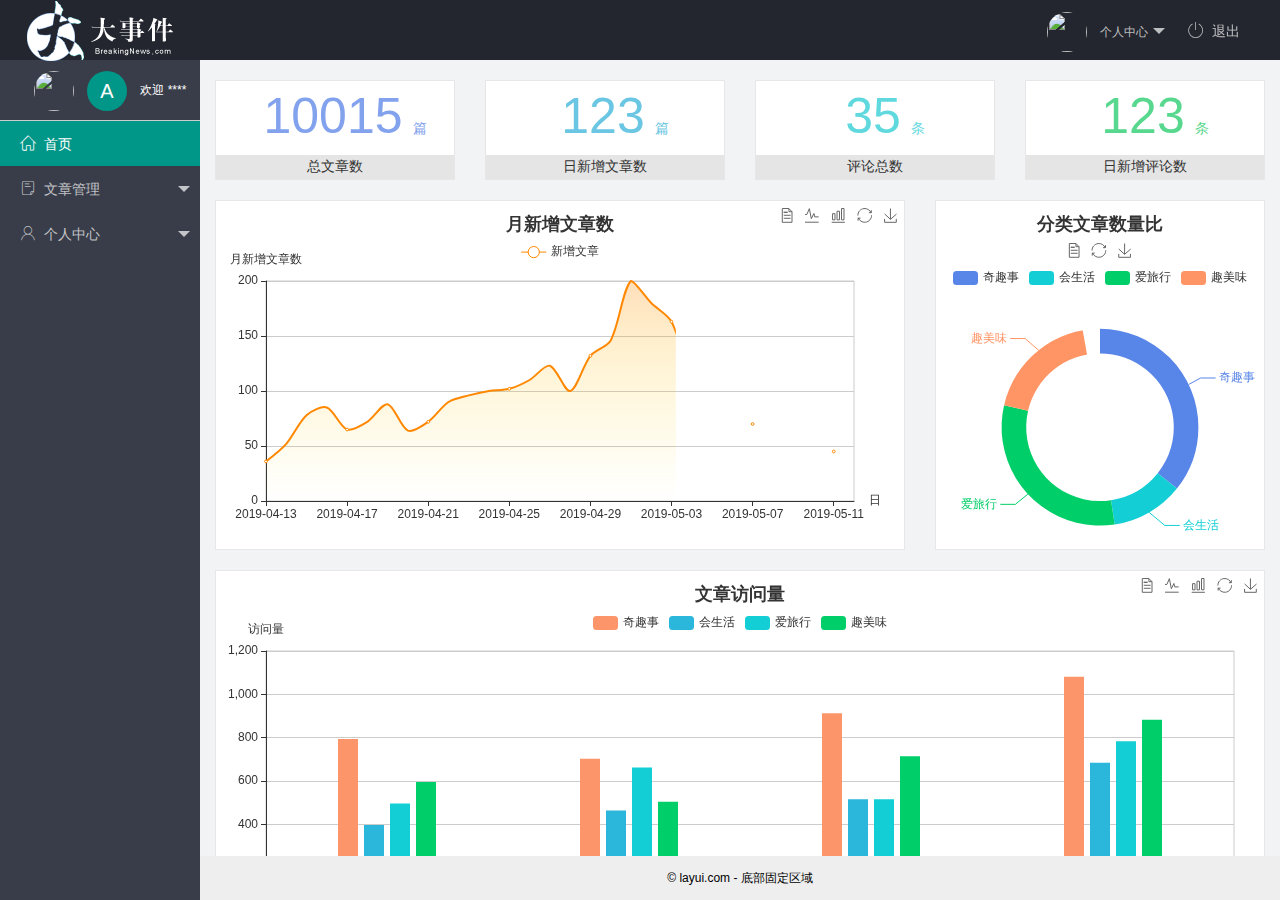
==== commit 7f0f7a97: "完成了个人信息功能" ====
--- a/index.html
+++ b/index.html
@@ -21,19 +21,19 @@
             <!-- 头部区域（可配合layui已有的水平导航） -->
             <ul class="layui-nav layui-layout-right">
                 <li class="layui-nav-item">
-                    <a href="javascript:;"  class="userinfo">
+                    <a href="javascript:;" class="userinfo">
                         <img src="http://t.cn/RCzsdCq" class="layui-nav-img" />
-                        <span id="text-avatar">A</span>
+                        <span id="text-avatar"></span>
                         个人中心
                     </a>
                     <dl class="layui-nav-child">
-                        <dd><a href="">基本资料</a></dd>
-                        <dd><a href="">更换头像</a></dd>
-                        <dd><a href="">重置密码</a></dd>
+                        <dd><a href="href=/user_info.html" target="fm">基本资料</a></dd>
+                        <dd><a href="href=/user_avatar.html" target="fm">更换头像</a></dd>
+                        <dd><a href="href=/user_pwd.html" target="fm">重置密码</a></dd>
                     </dl>
                 </li>
                 <li class="layui-nav-item"><a href="javascript:;" id="btnLogout">
-                    <span class="iconfont icon-tuichu" ></span>退出</a></li>
+                        <span class="iconfont icon-tuichu"></span>退出</a></li>
             </ul>
         </div>
 
@@ -41,32 +41,35 @@
             <div class="layui-side-scroll">
                 <div class="userinfo">
                     <img src="http://t.cn/RCzsdCq" class="layui-nav-img" />
-                   <span class="text-avatar">A</span>
-                   <span id="welcome">欢迎 ****</span>
+                    <span class="text-avatar">A</span>
+                    <span id="welcome">欢迎 ****</span>
                 </div>
                 <!-- 左侧导航区域（可配合layui已有的垂直导航） -->
-                <ul class="layui-nav layui-nav-tree" lay-shrink="all" >
+                <ul class="layui-nav layui-nav-tree" lay-shrink="all">
                     <li class="layui-nav-item layui-this"><a href="/home/dashboard.html" target="fm">
-                        <span class="iconfont icon-home"></span>首页</a></li>
+                            <span class="iconfont icon-home"></span>首页</a></li>
                     <li class="layui-nav-item ">
                         <a class="" href="javascript:;">
                             <span class="iconfont icon-16"></span>文章管理</a>
                         <dl class="layui-nav-child">
                             <dd><a href="javascript:;"><i class="layui-icon layui-icon-align-left"></i>文章类别</a></dd>
                             <dd><a href="javascript:;"><i class="layui-icon layui-icon-align-left"></i>文章列表</a></dd>
-                            <dd><a href="javascript:;"><i class="layui-icon layui-icon-align-left"></i>发布文章</a></dd>             
+                            <dd><a href="javascript:;"><i class="layui-icon layui-icon-align-left"></i>发布文章</a></dd>
                         </dl>
                     </li>
                     <li class="layui-nav-item">
                         <a href="javascript:;">
                             <span class="iconfont icon-user"></span>个人中心</a>
                         <dl class="layui-nav-child">
-                            <dd><a href="javascript:;"><i class="layui-icon layui-icon-align-left"></i>基本资料</a></dd>
-                            <dd><a href="javascript:;"><i class="layui-icon layui-icon-align-left"></i>更换头像</a></dd>
-                            <dd><a href="javascript:;"><i class="layui-icon layui-icon-align-left"></i>重置密码</a></dd>
+                            <dd><a href="/user_info.html" target="fm"><i class="layui-icon layui-icon-app"></i>基本资料</a>
+                            </dd>
+                            <dd><a href="/user_avatar.html" target="fm"><i
+                                        class="layui-icon layui-icon-align-left"></i>更换头像</a></dd>
+                            <dd><a href="/user_pwd.html" target="fm"><i
+                                        class="layui-icon layui-icon-align-left"></i>重置密码</a></dd>
                         </dl>
                     </li>
-                                
+
                 </ul>
             </div>
         </div>
--- a/assets/css/index.css
+++ b/assets/css/index.css
@@ -55,4 +55,7 @@
     position: relative;
     top: 4px;
     margin-right: 10px;
-}+}
+
+
+
